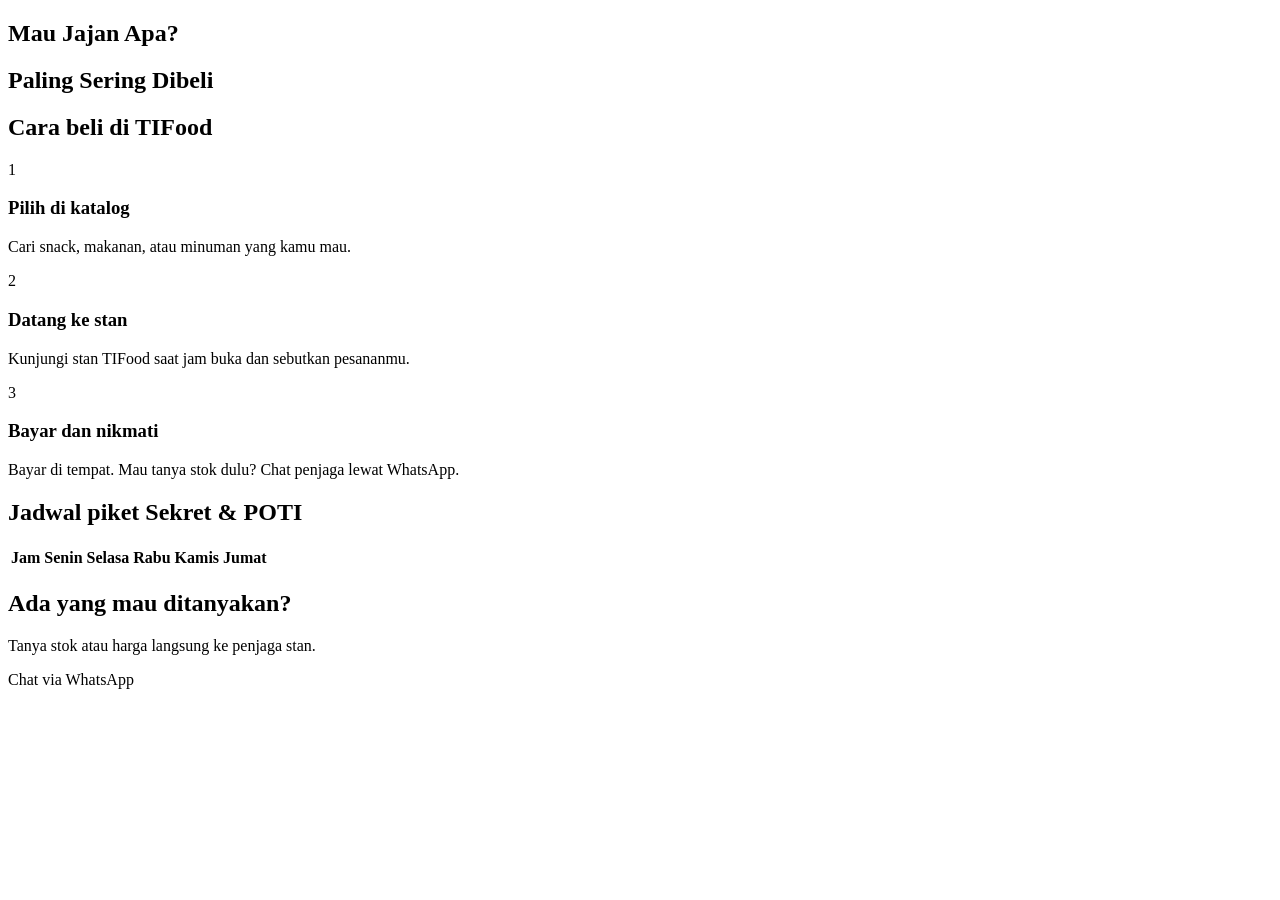
==== index.html @ 5d751375 "feat: add homepage structure" ====
<!DOCTYPE html>
<html lang="en">
<head>
    <meta charset="UTF-8">
    <meta name="viewport" content="width=device-width, initial-scale=1.0">
    <title>Beranda-TIFood</title>
    <link href=""https://fonts.googleapis.com/css2?family=Baloo+2:wght@600;700;800&family=DM+Sans:wght@400;500;700&display=swap" rel="stylesheet">
    <ling rel="stylesheet" href="style.css">
</head>
<body>
    <header class = "topbar" id = "topbar"></header>
    <main>
        <section class = "hero" id = "hero"></section>
        <div class = "ticker"><div class = "ticker-track" id = "ticker"></div>
        <div class = "container">
            <section class = "slider" id = "slider" aria-label = "Banner TIFood"></section>
            <section class = "duty" id = "duty"></section>
            <section class = "section">
                <div class = "section-title">
                    <h2>Mau Jajan Apa?</h2></div>
                <div class = "categories" id = "categories"></div>
            </section>
            
            <section class = "section panel panel-purple">
                <div class = "section-title">
                    <h2>Paling Sering Dibeli</h2></div>
                <div class = "card-grid" id = "favorites"></div>
            </section>

            <section class="section">
                <div class="section-title"><h2>Cara beli di TIFood</h2></div>
                <div class="steps">
                    <div><div class="num">1</div><h3>Pilih di katalog</h3><p>Cari snack, makanan, atau minuman yang kamu mau.</p></div>
                    <div><div class="num">2</div><h3>Datang ke stan</h3><p>Kunjungi stan TIFood saat jam buka dan sebutkan pesananmu.</p></div>
                    <div><div class="num">3</div><h3>Bayar dan nikmati</h3><p>Bayar di tempat. Mau tanya stok dulu? Chat penjaga lewat WhatsApp.</p></div>
                </div>
            </section>

            <section class="section panel panel-mint">
                <div class="section-title"><h2>Jadwal piket Sekret &amp; POTI</h2></div>
                <div class="table-box"><div class="table-scroll">
                    <table class="schedule">
                        <colgroup><col class="hour-col"><col><col><col><col><col></colgroup>
                        <thead><tr><th>Jam</th><th>Senin</th><th>Selasa</th><th>Rabu</th><th>Kamis</th><th>Jumat</th></tr></thead>
                        <tbody id="schedule-body"></tbody>
                    </table>
                </div></div>
            </section>
      
            <section class="cta">
                <div>
                    <h2>Ada yang mau ditanyakan?</h2>
                    <p>Tanya stok atau harga langsung ke penjaga stan.</p></div>
                <a class="btn" id="whatsapp-button" target="_blank" rel="noopener">Chat via WhatsApp</a>
            </section>
        </div>
    </main>

    <footer class="footer" id="footer"></footer>

    <script src="js/data.js"></script>
    <script src="js/helpers.js"></script>
    <script src="js/layout.js"></script>
    <script src="js/shop-status.js"></script>
    <script src="js/slider.js"></script>
    <script src="js/home.js"></script>
</body>
</html>
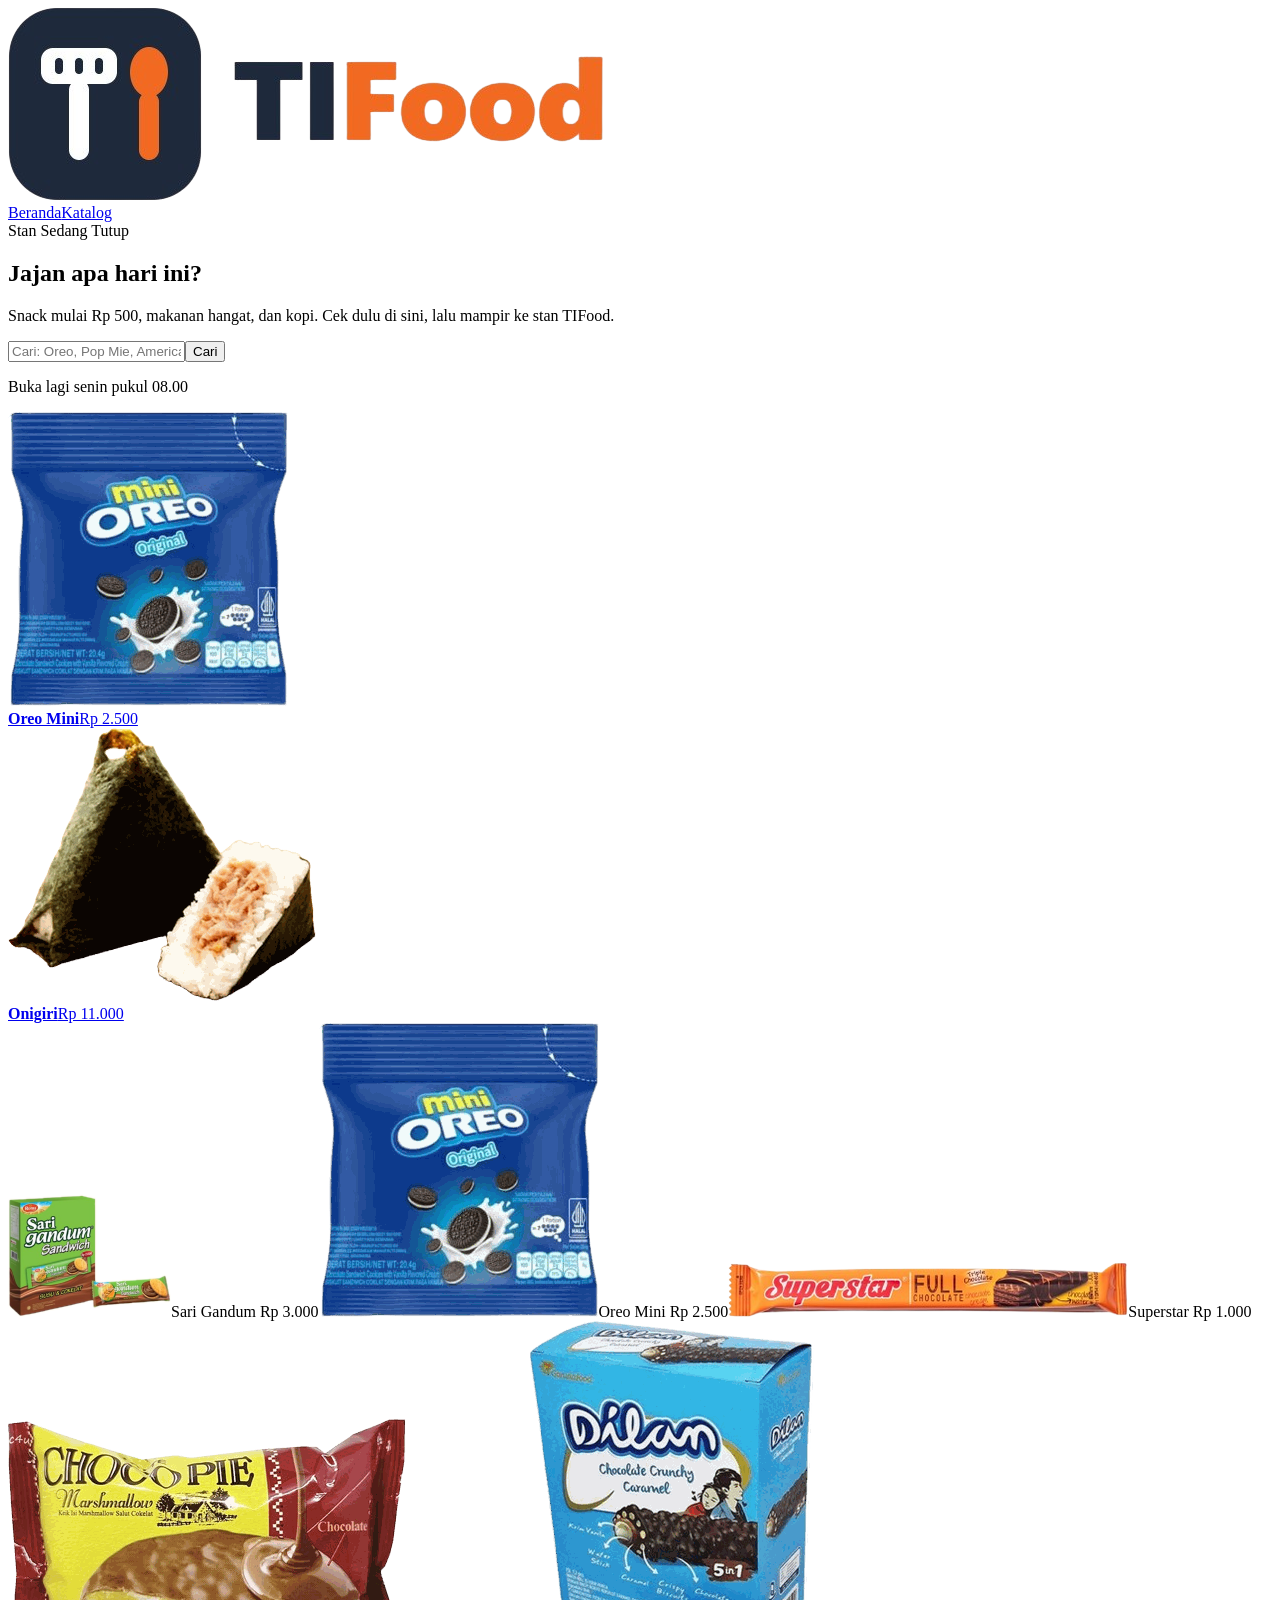
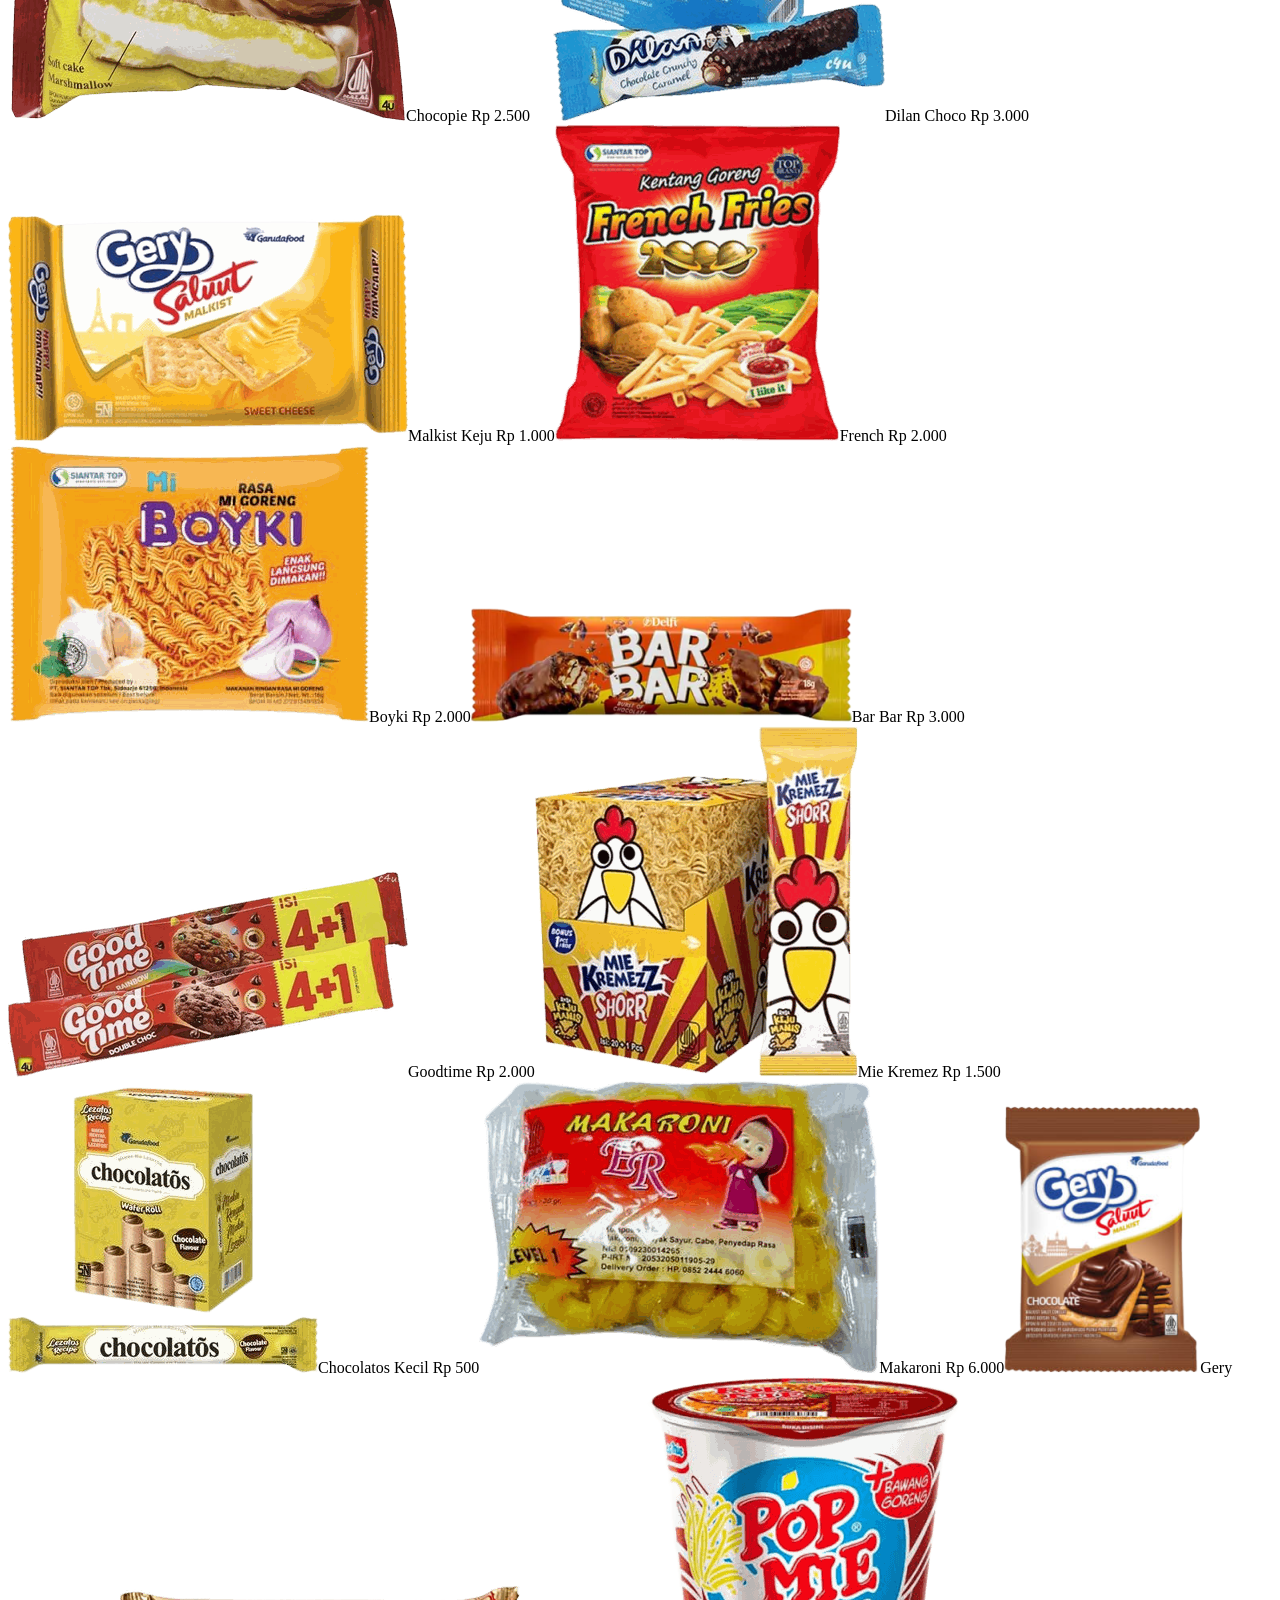
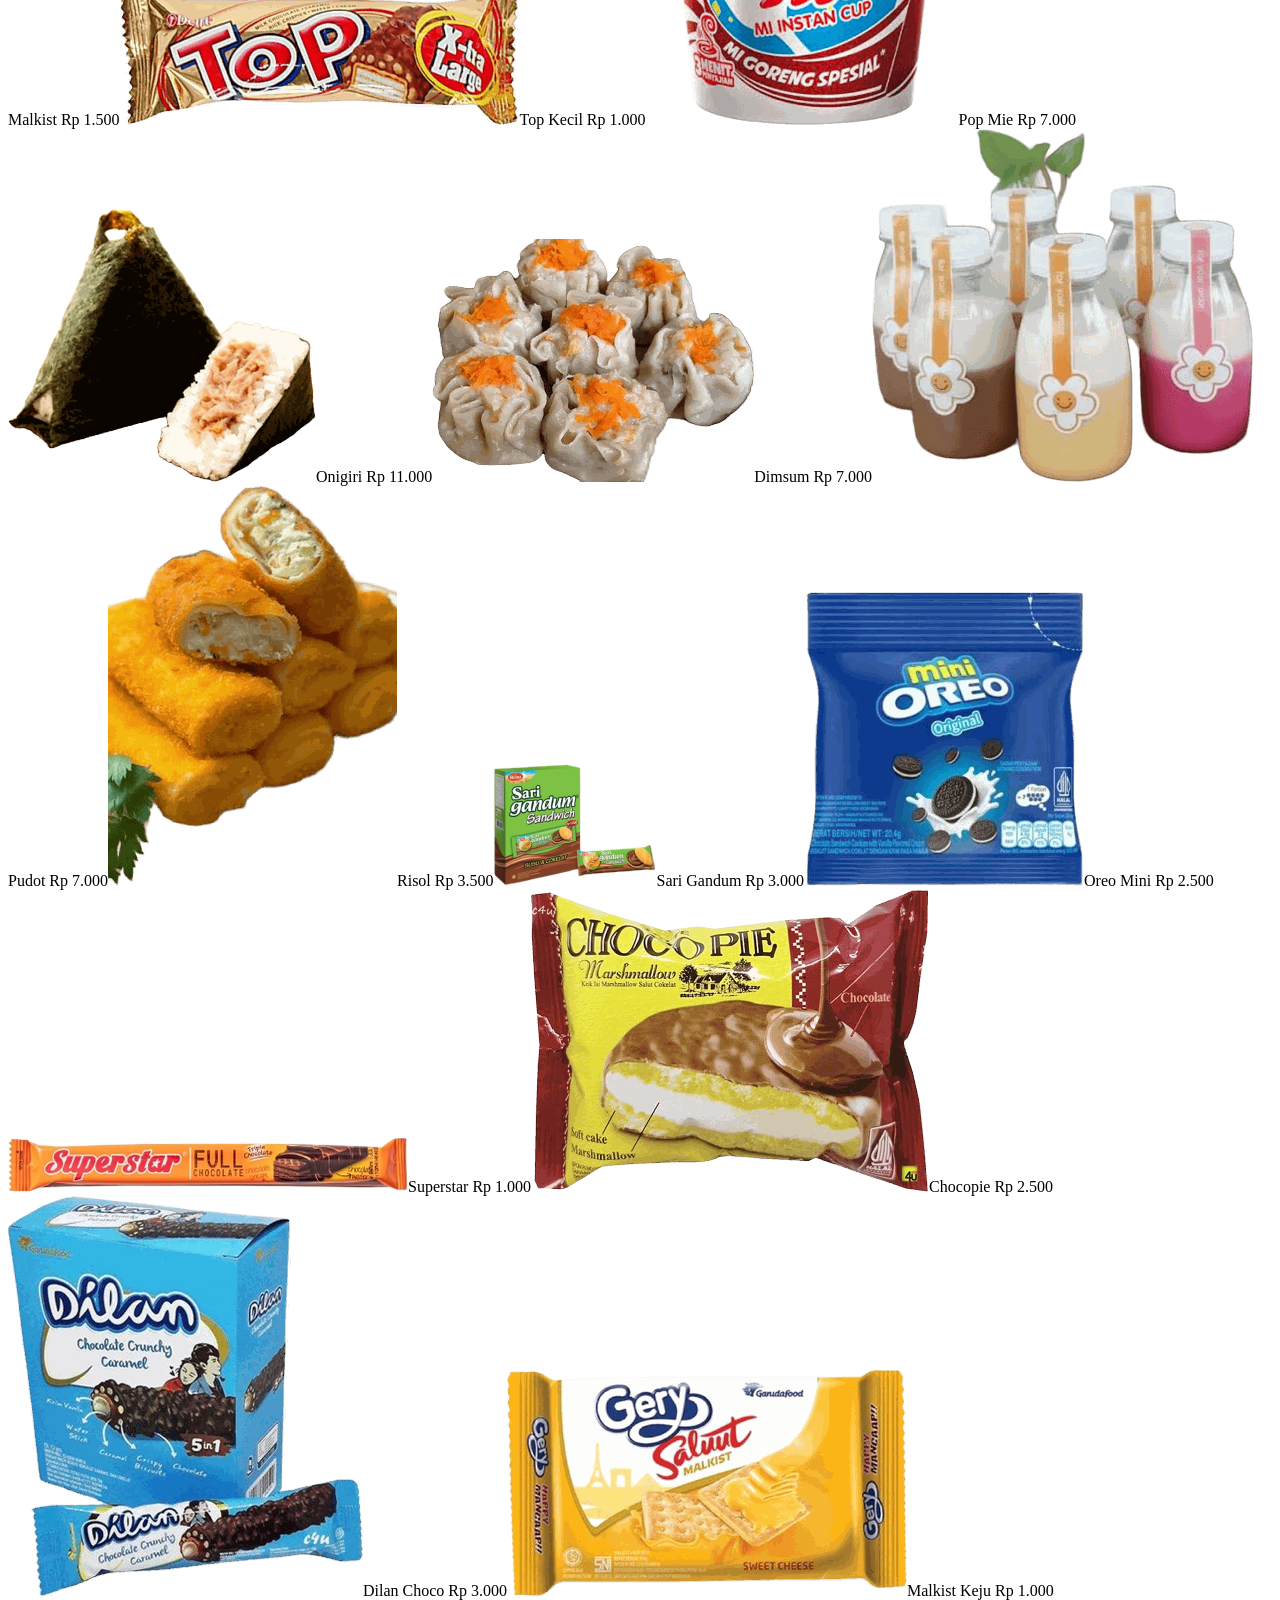
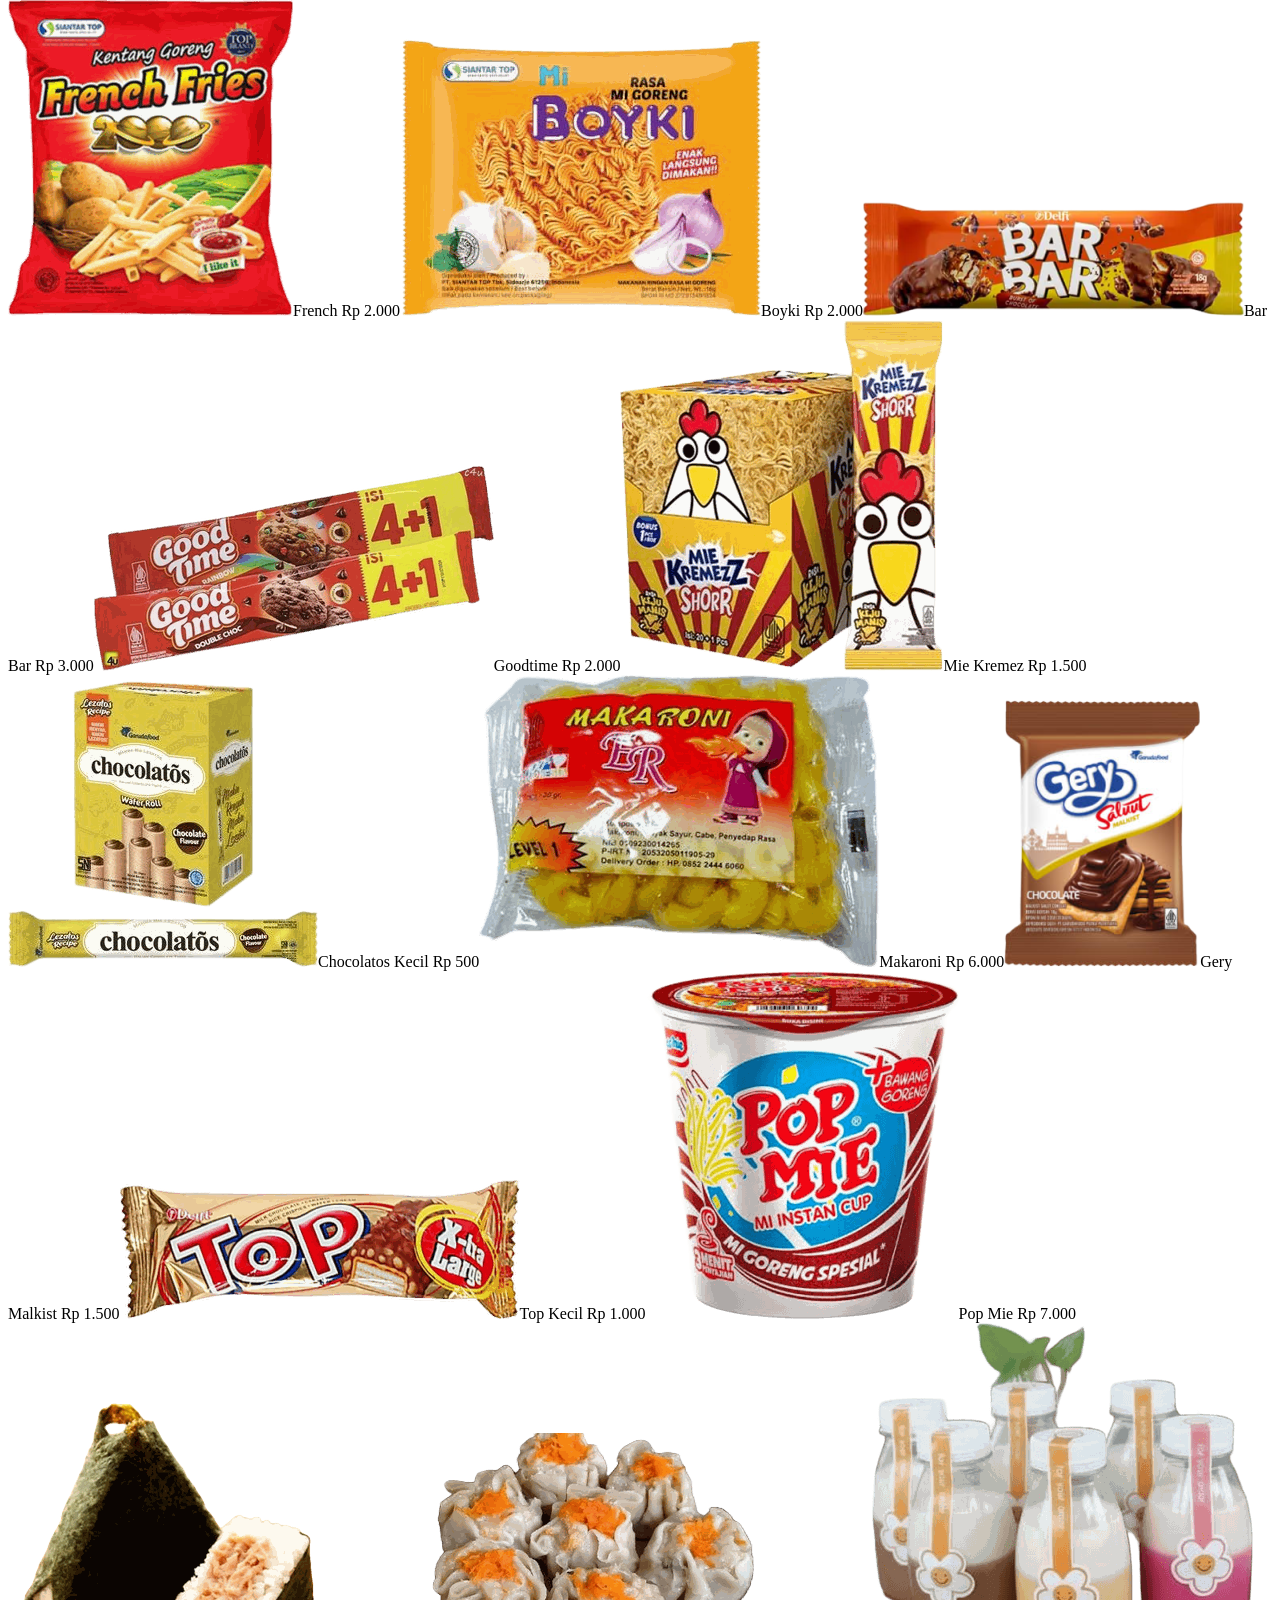
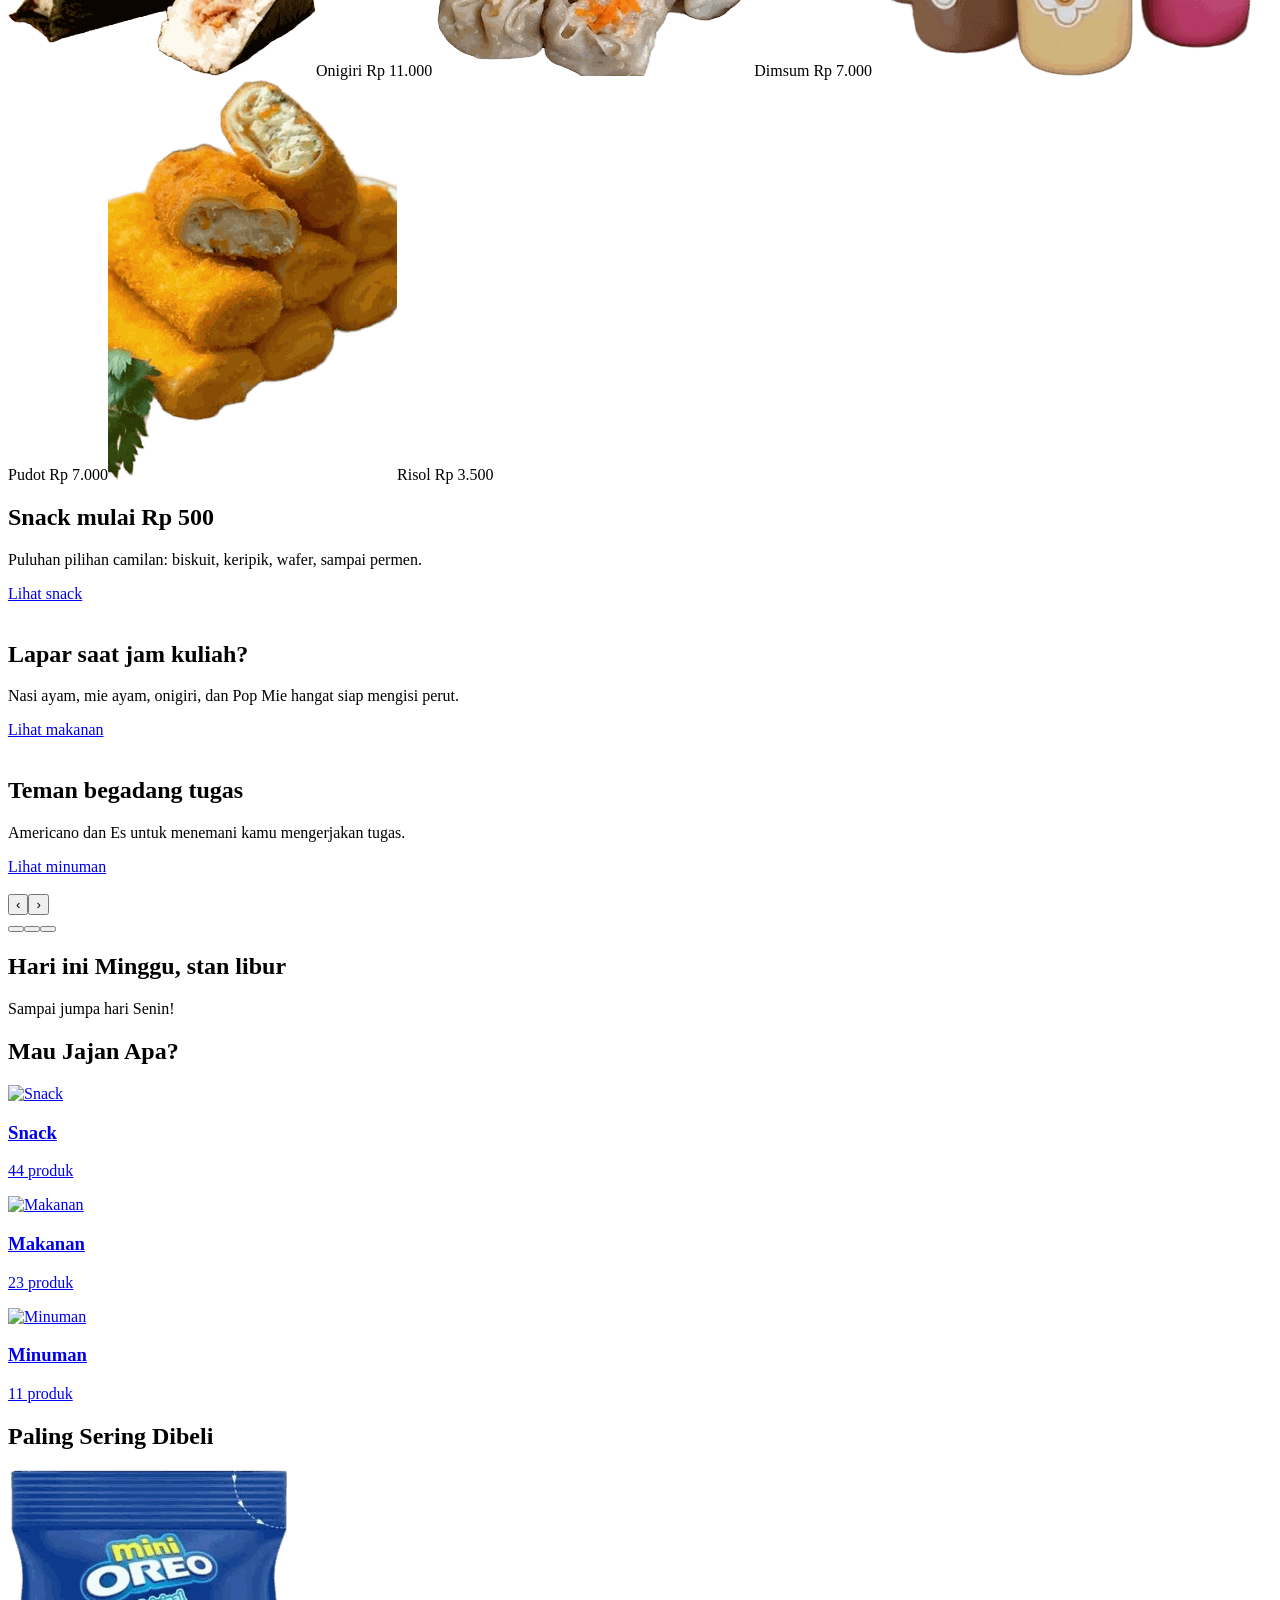
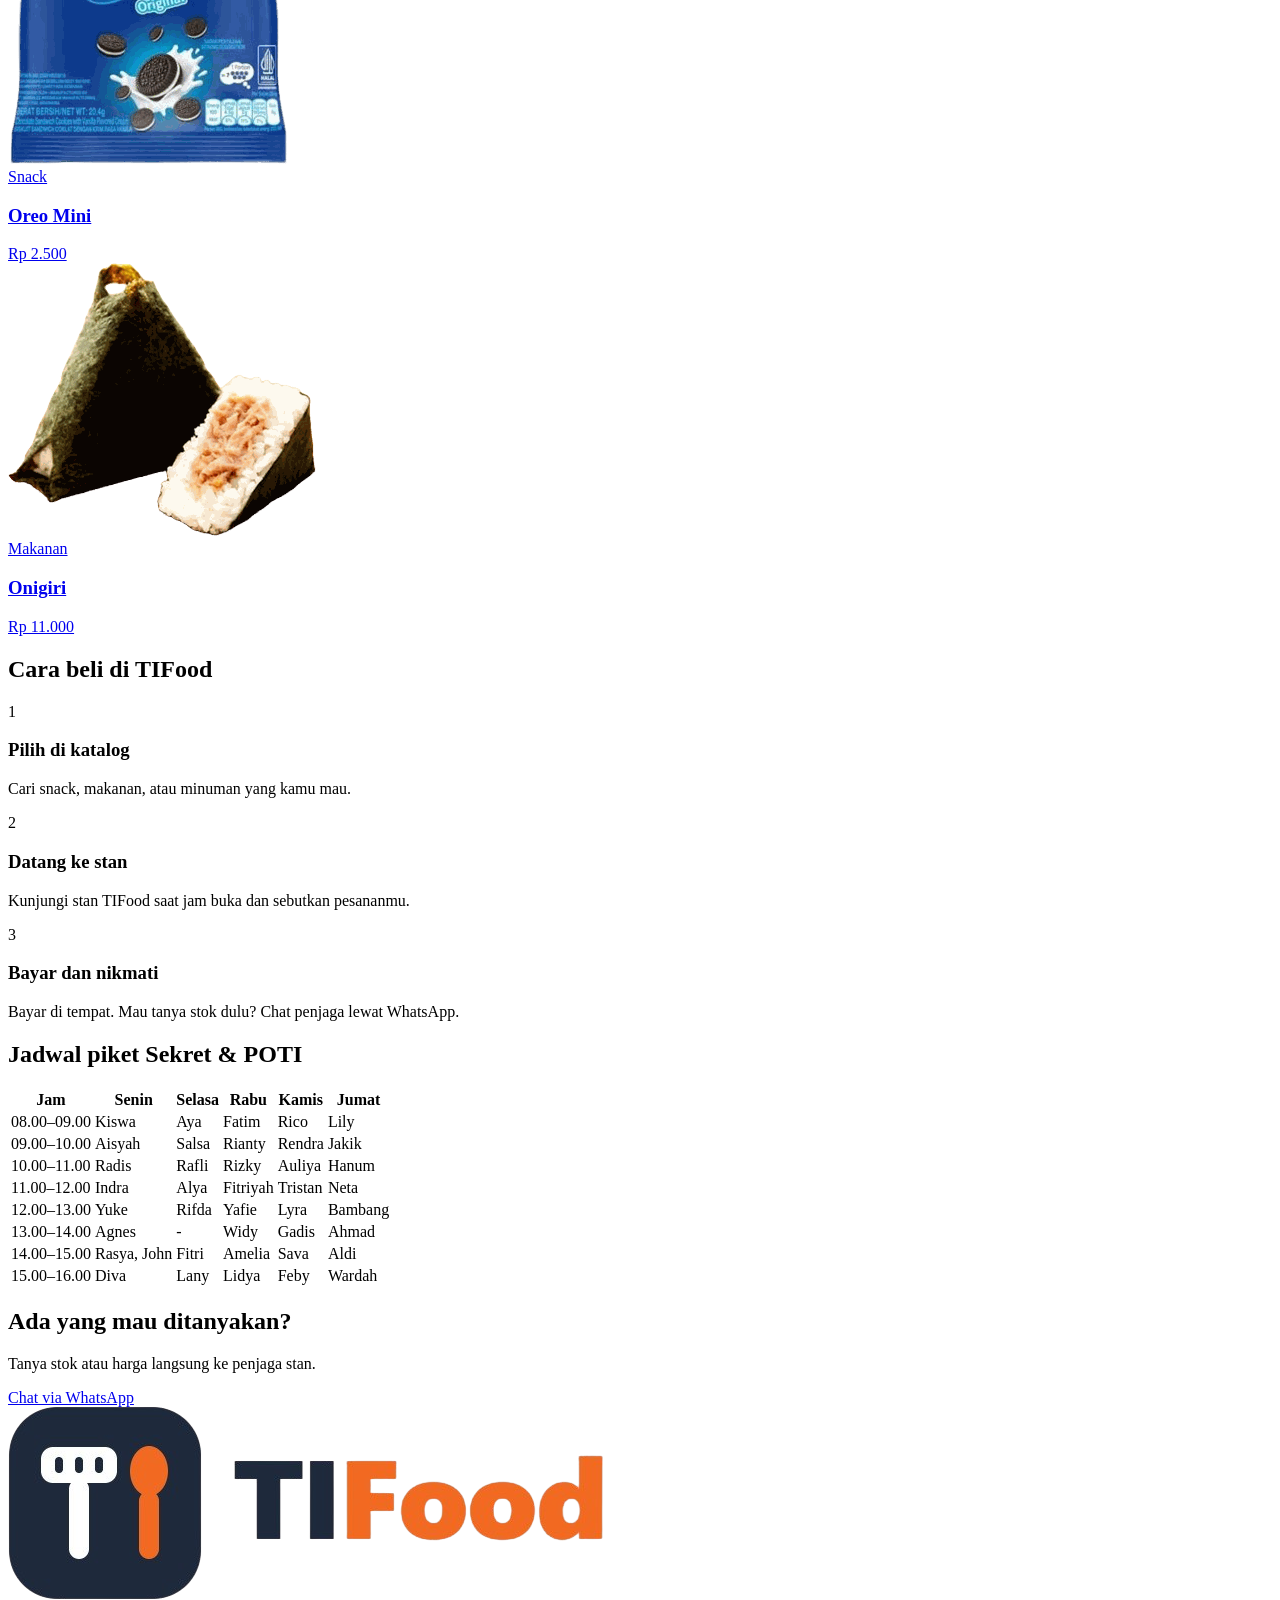
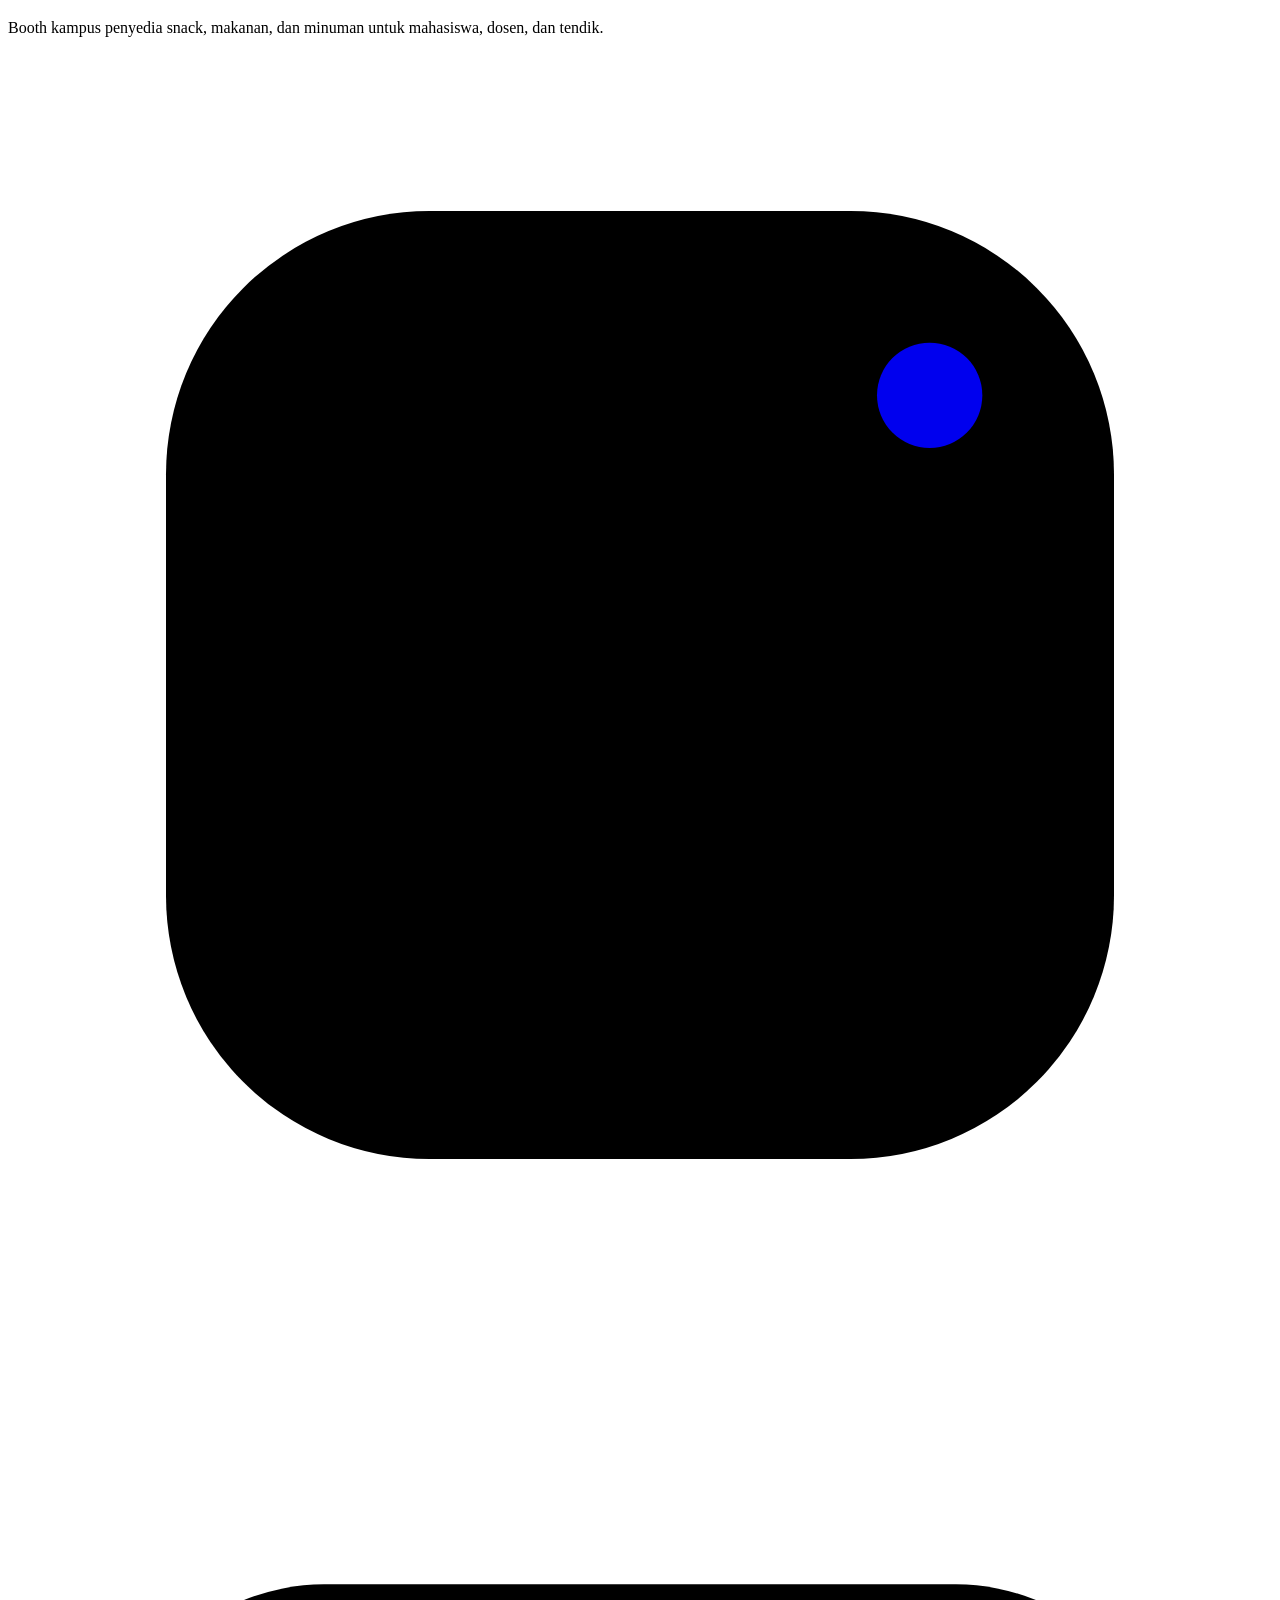
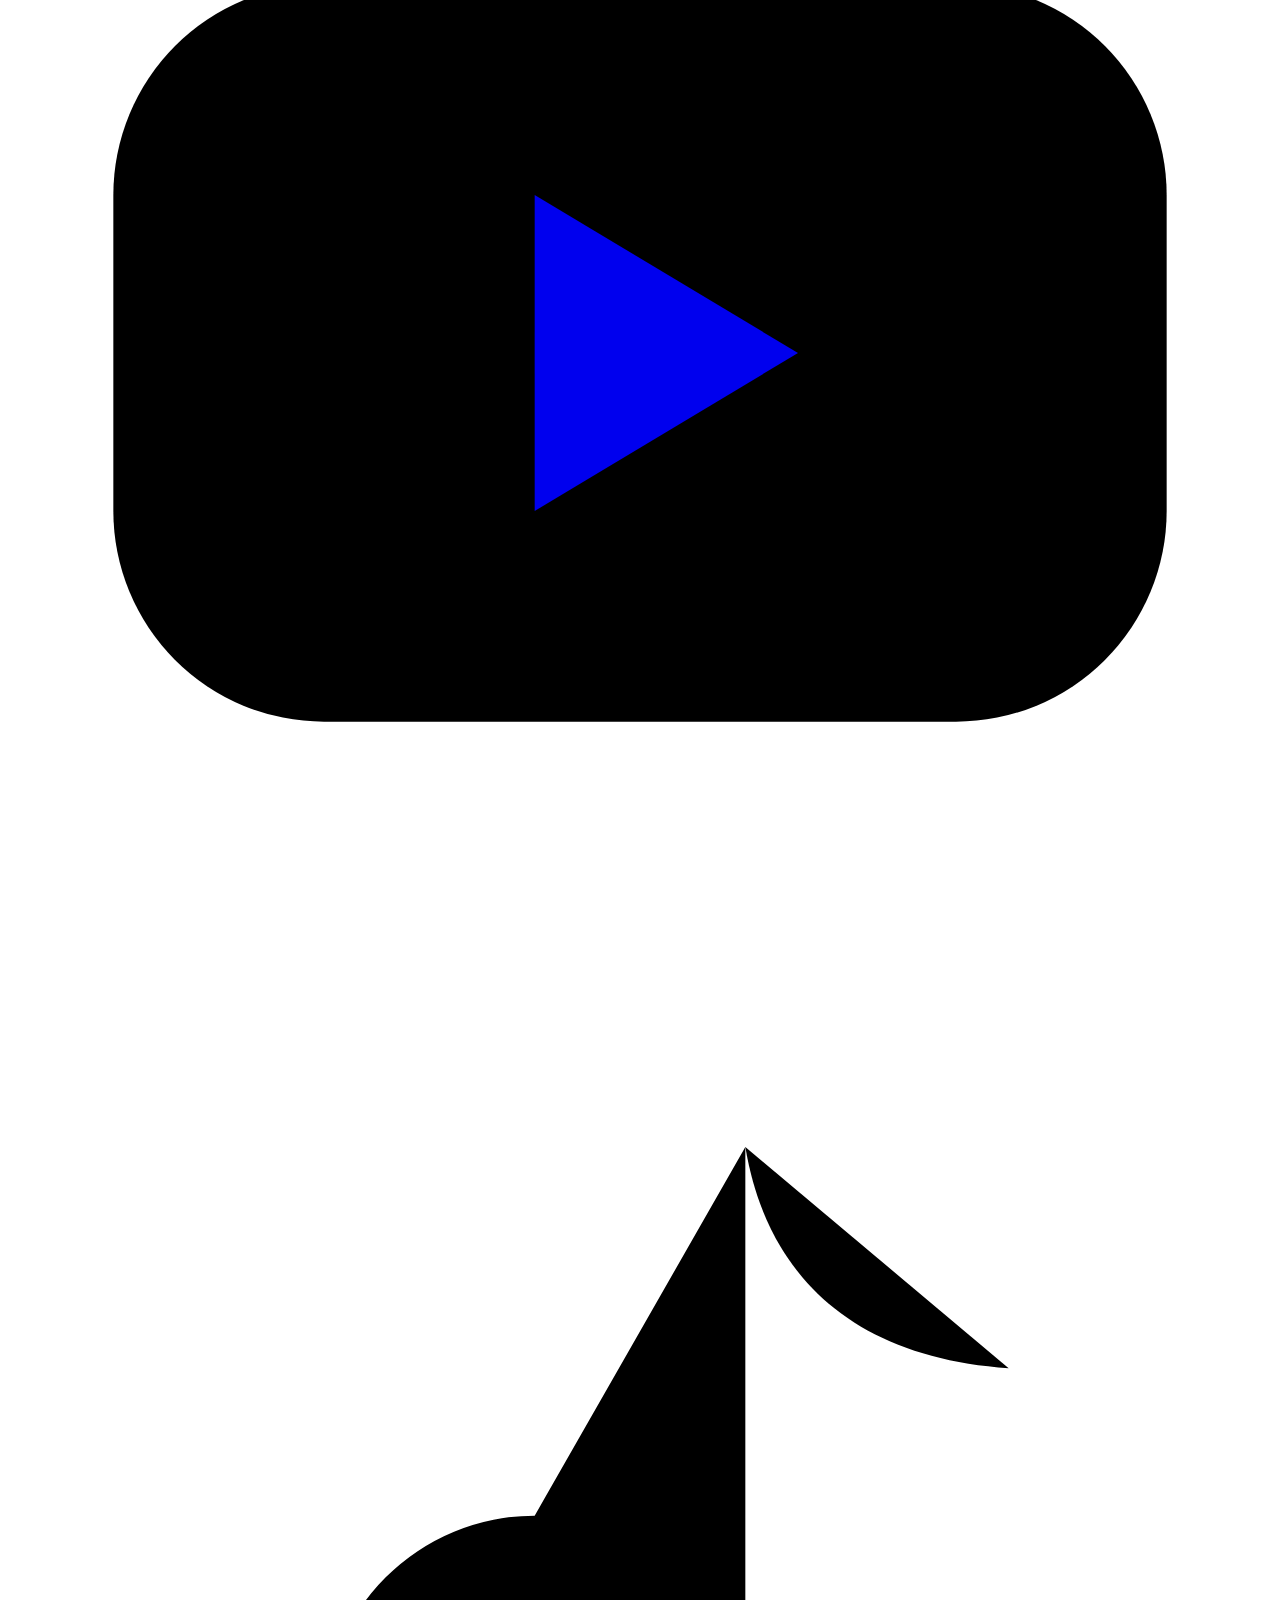
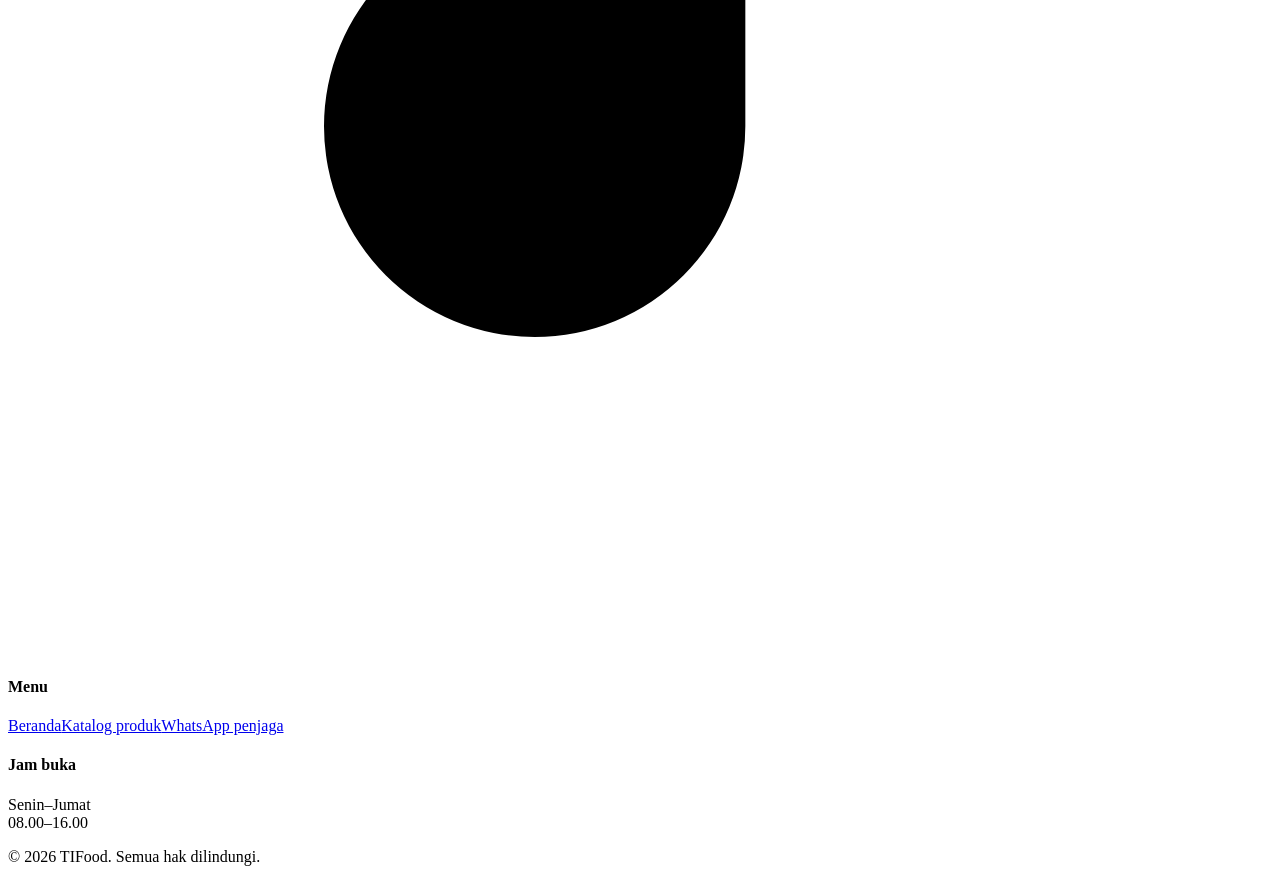
==== commit 30bc3a24: "feat: add layout, page render, and reveal scripts across pages" ====
--- a/index.html
+++ b/index.html
@@ -64,5 +64,6 @@
     <script src="js/shop-status.js"></script>
     <script src="js/slider.js"></script>
     <script src="js/home.js"></script>
+    <script>renderLayout("home"); renderHome(); setupReveal(".slider, .duty, .section, .cta");</script>
 </body>
 </html>
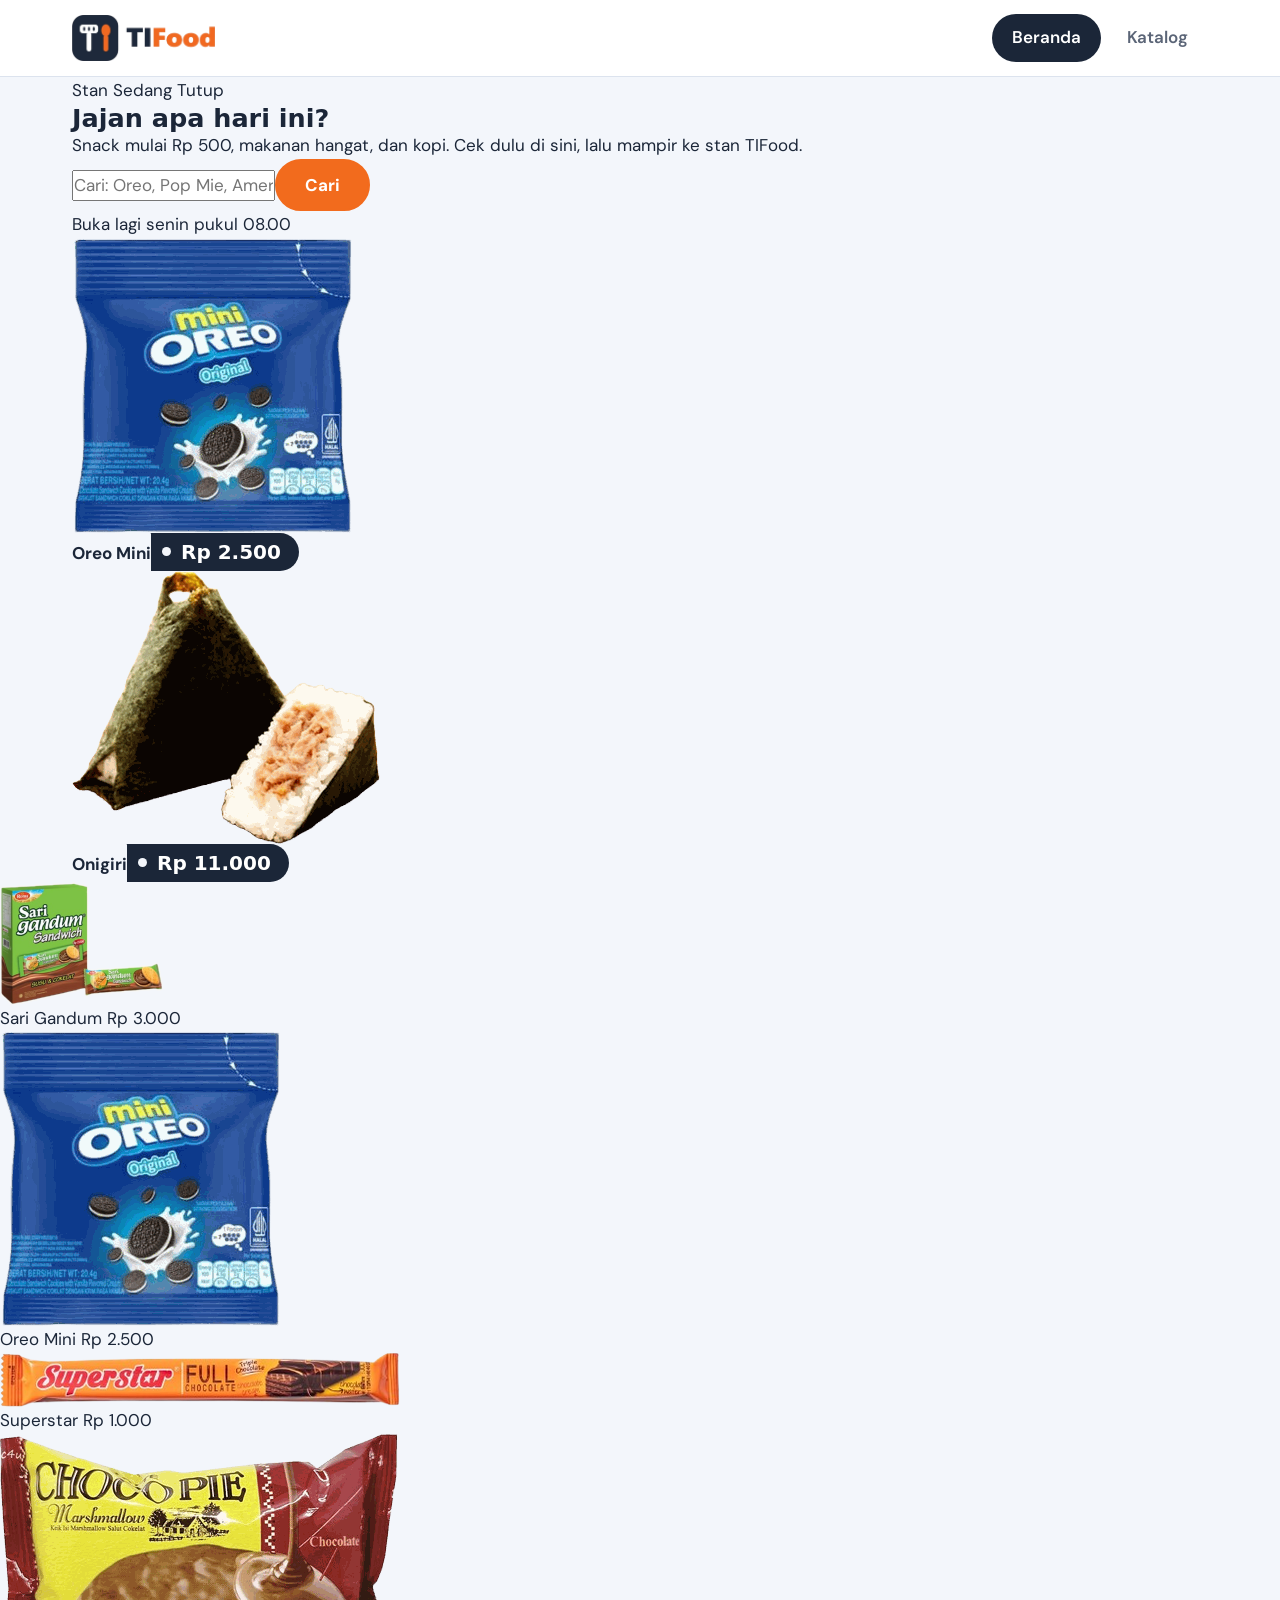
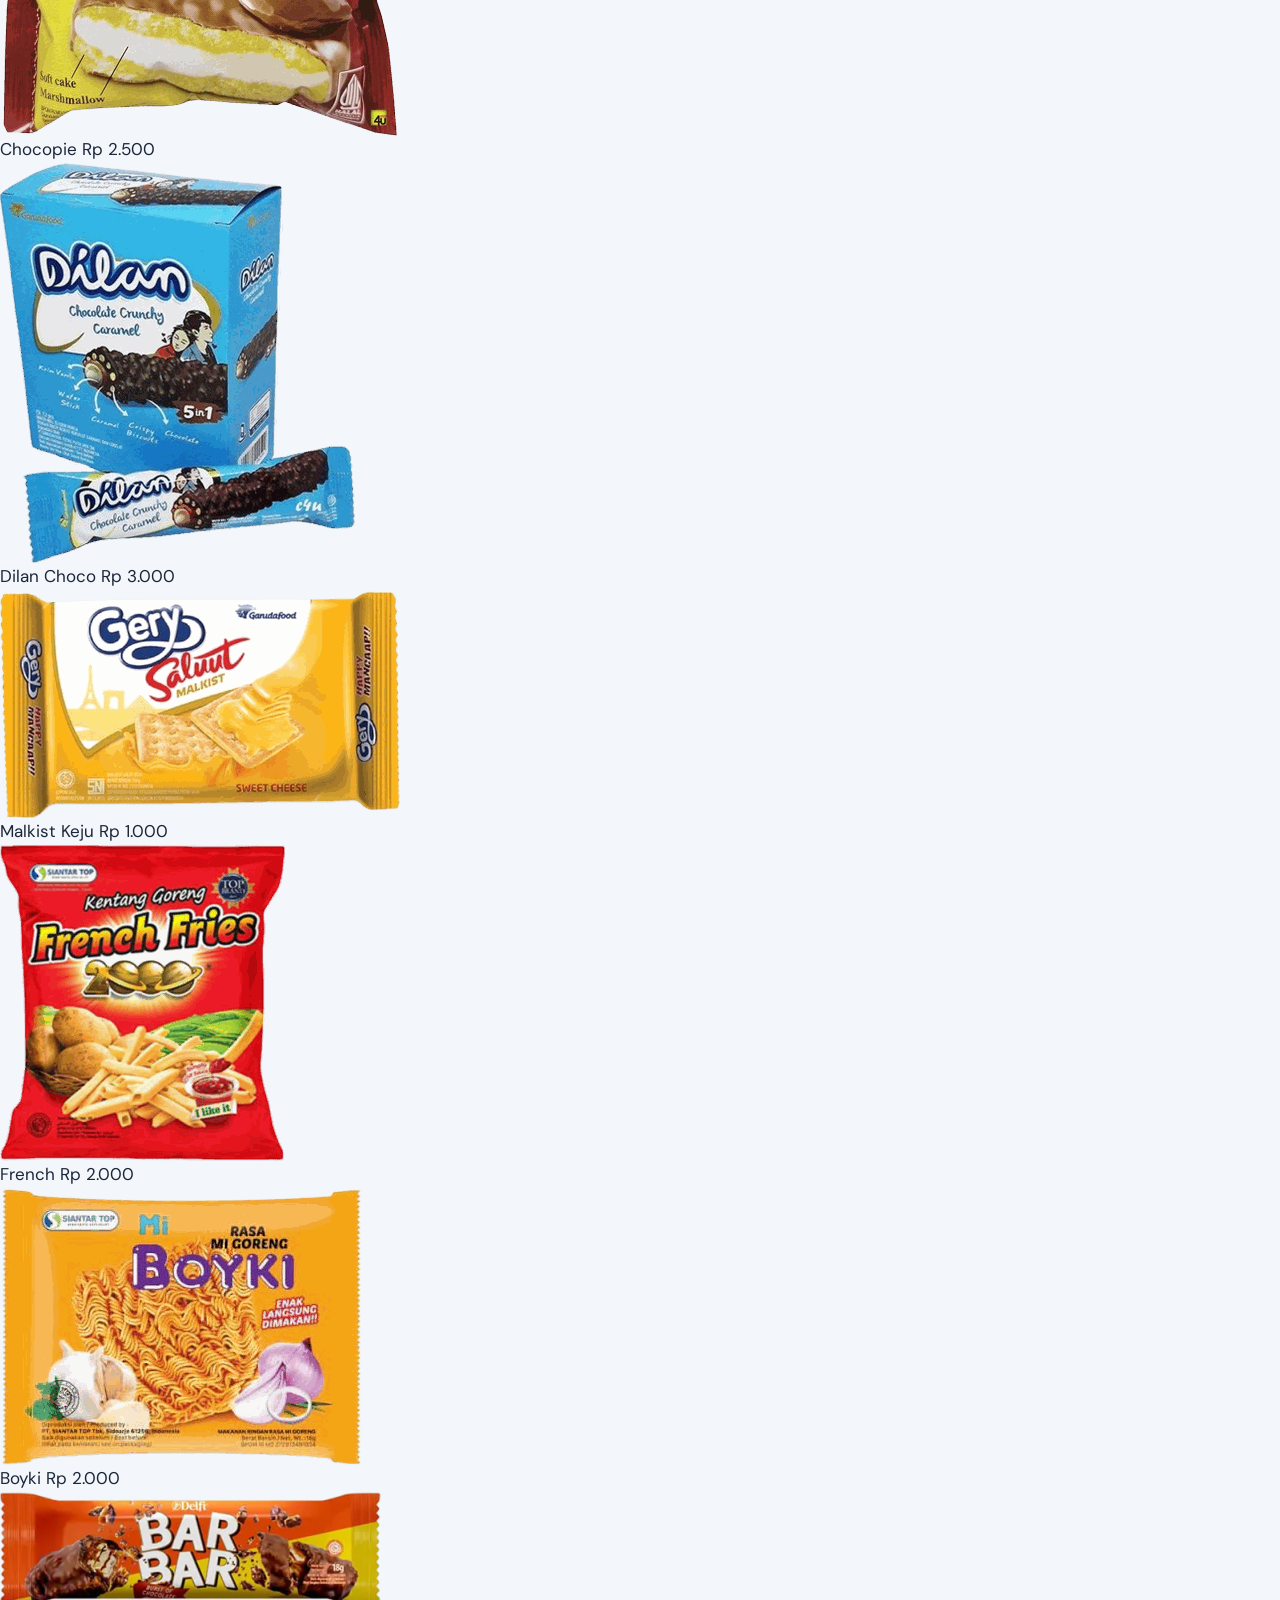
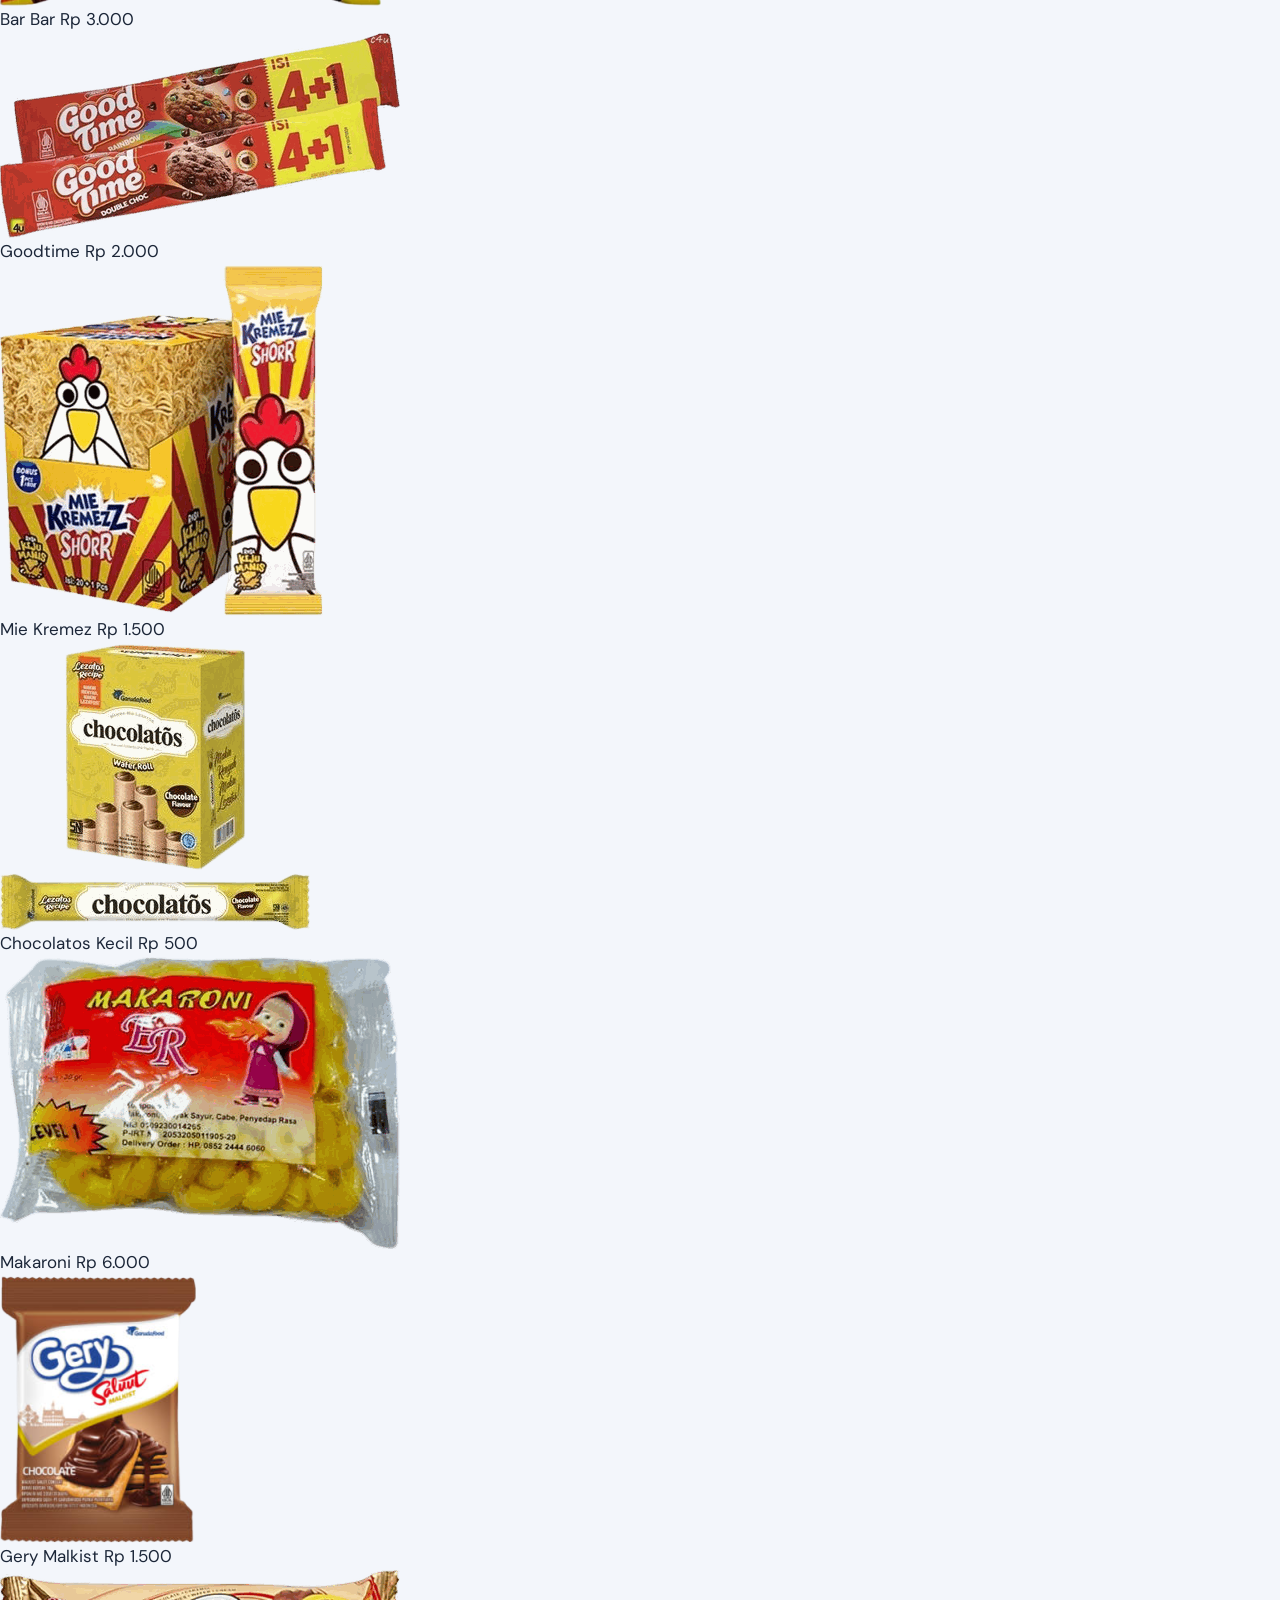
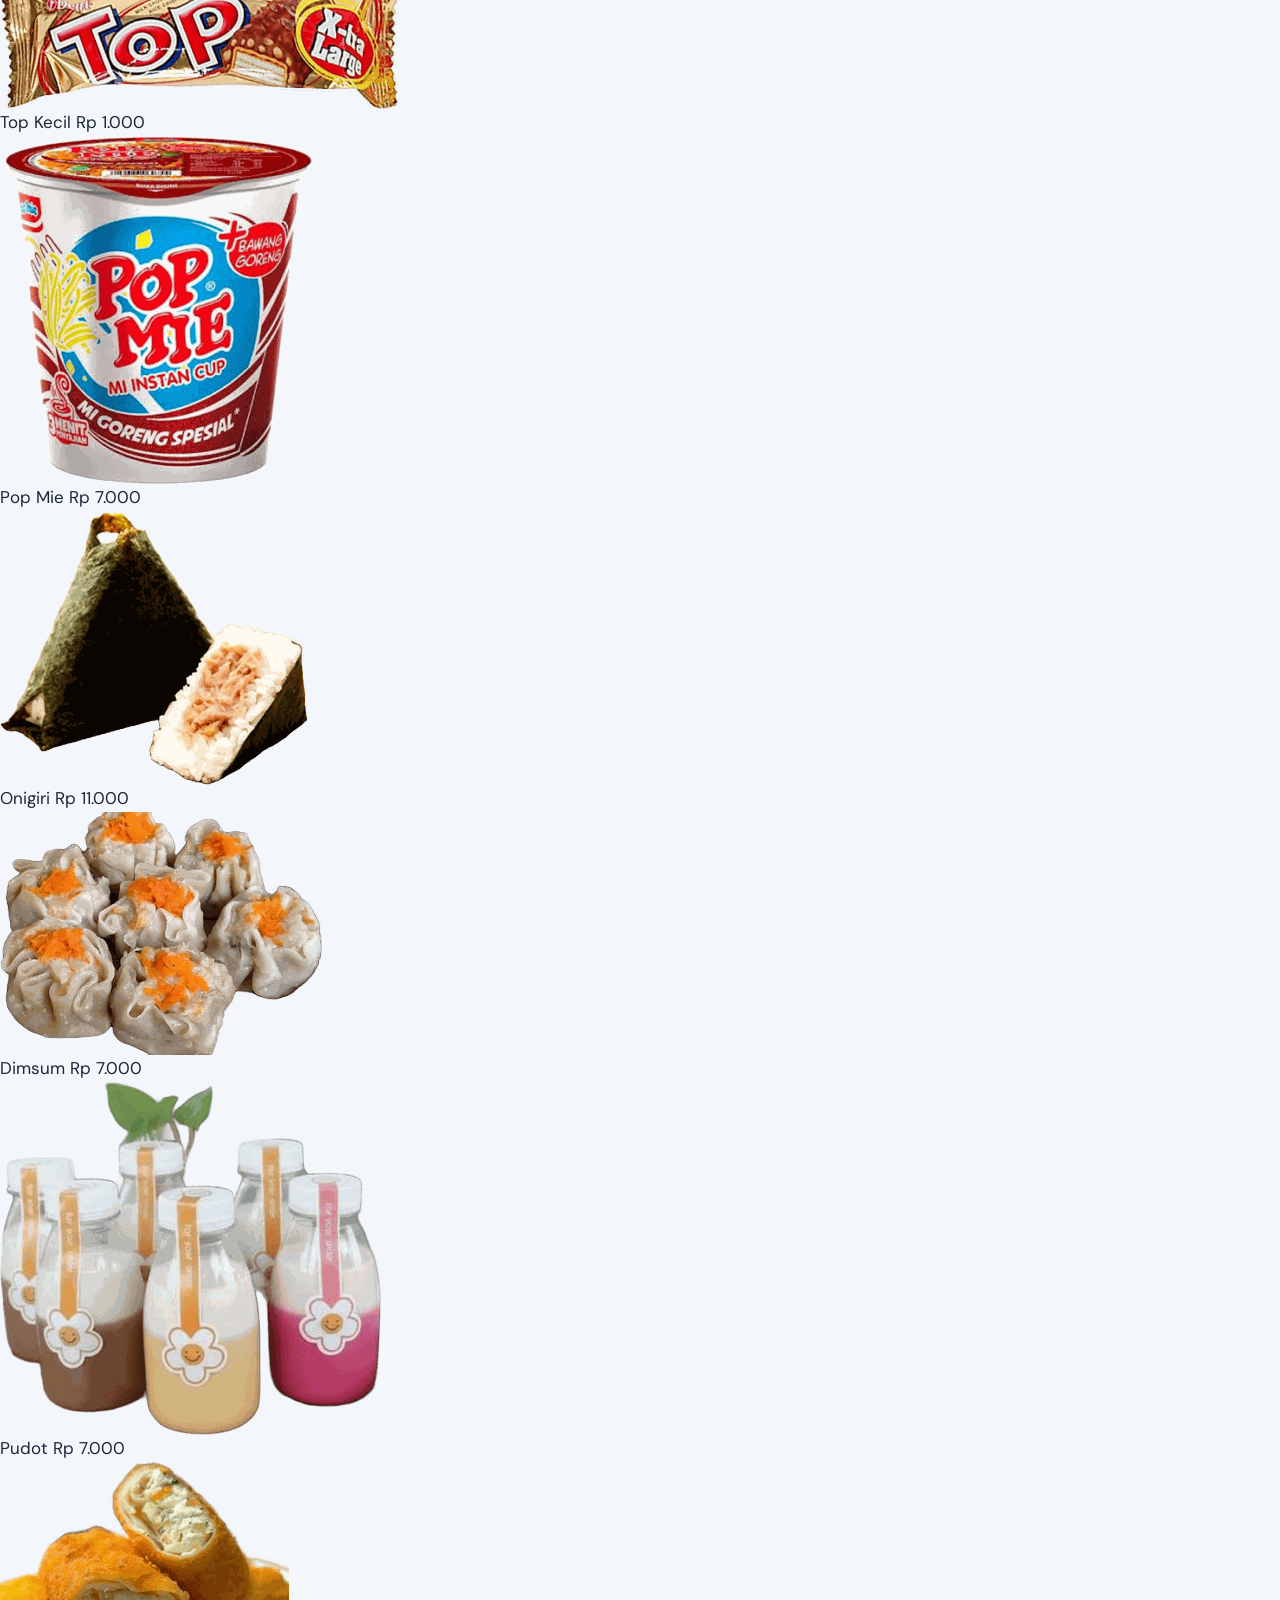
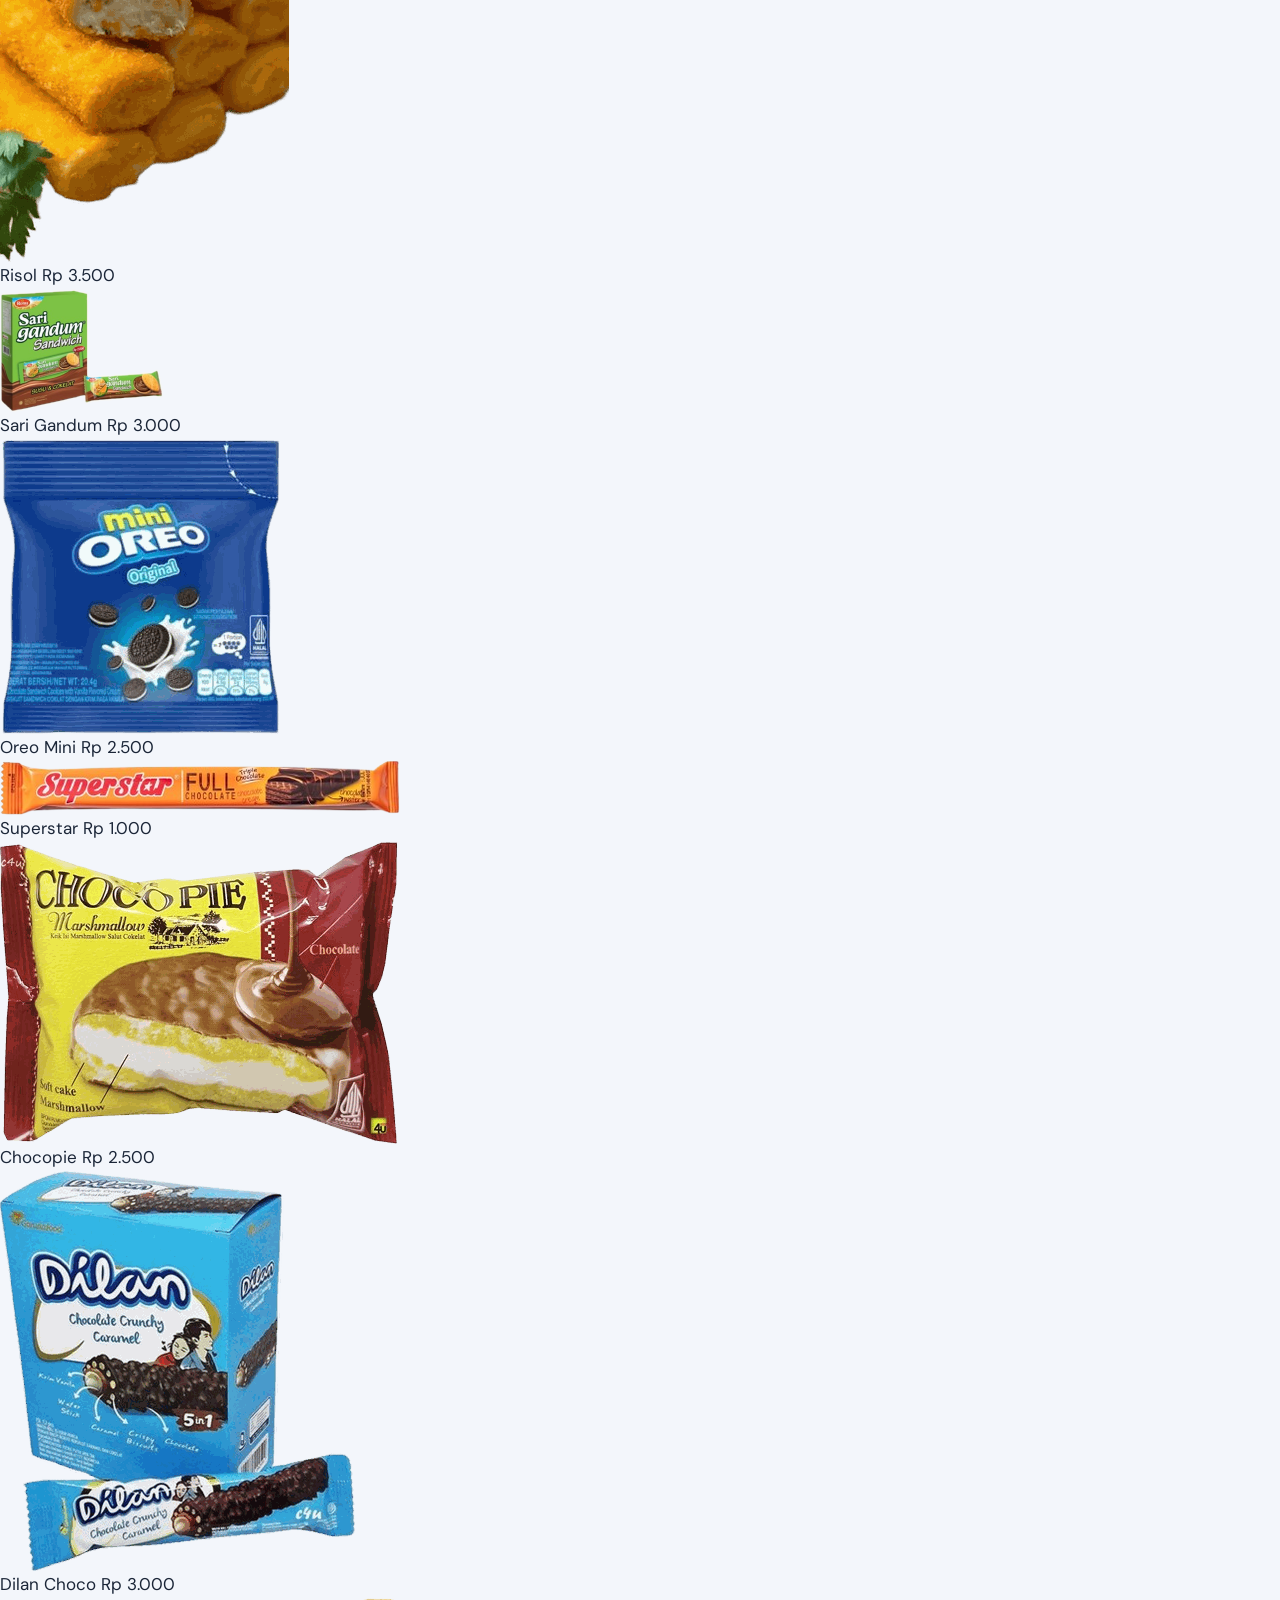
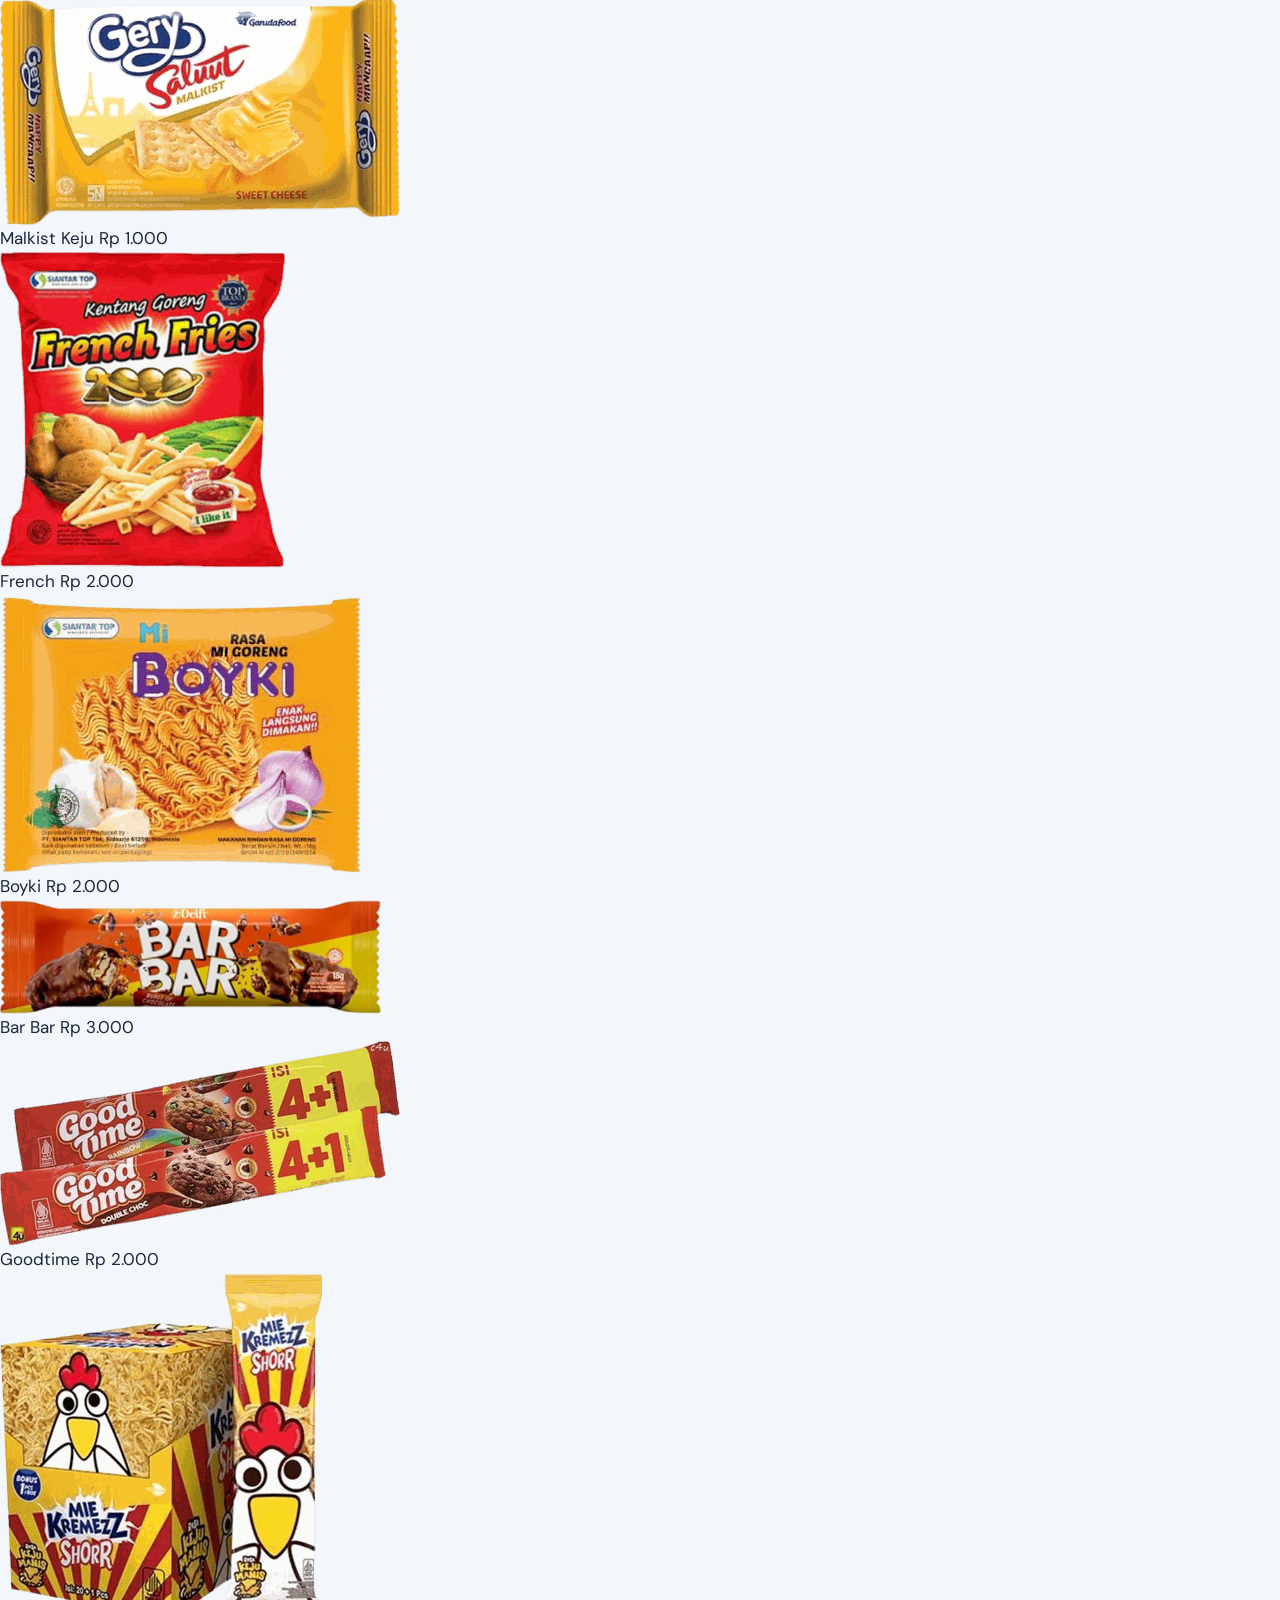
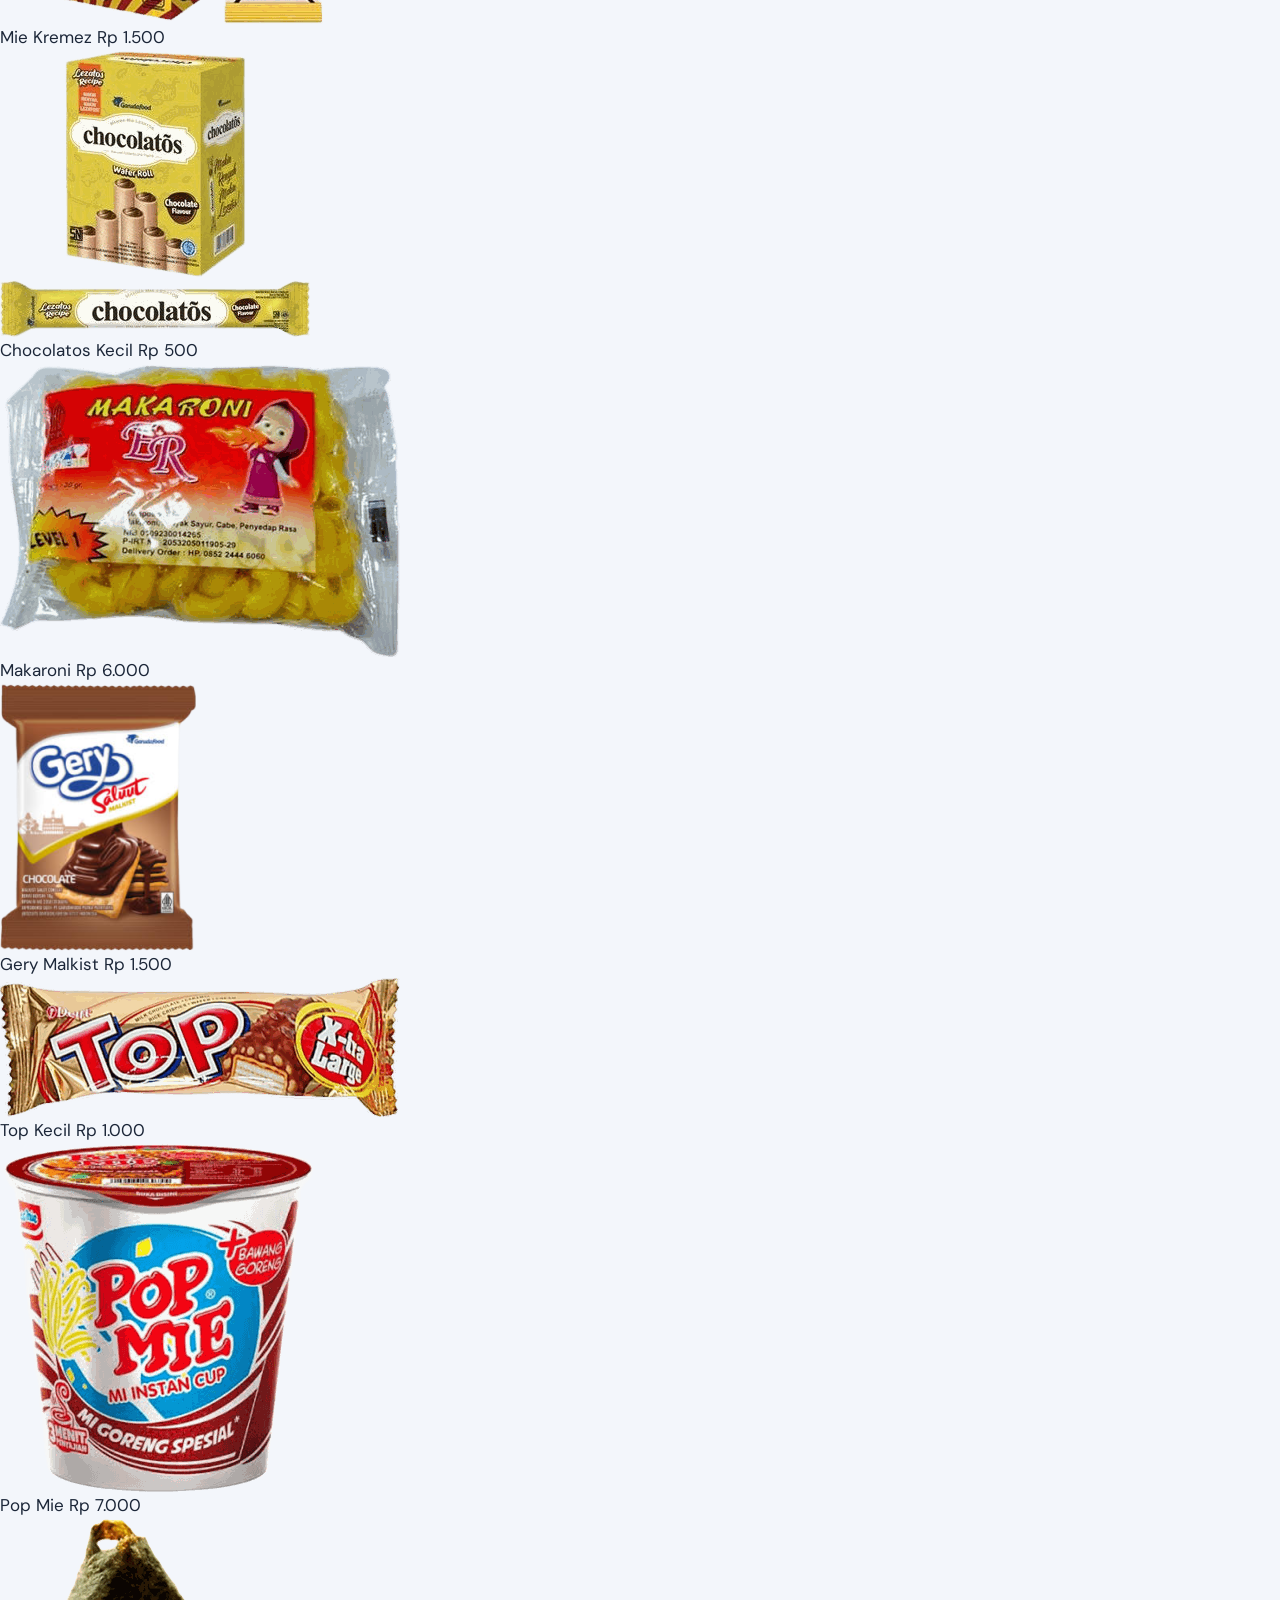
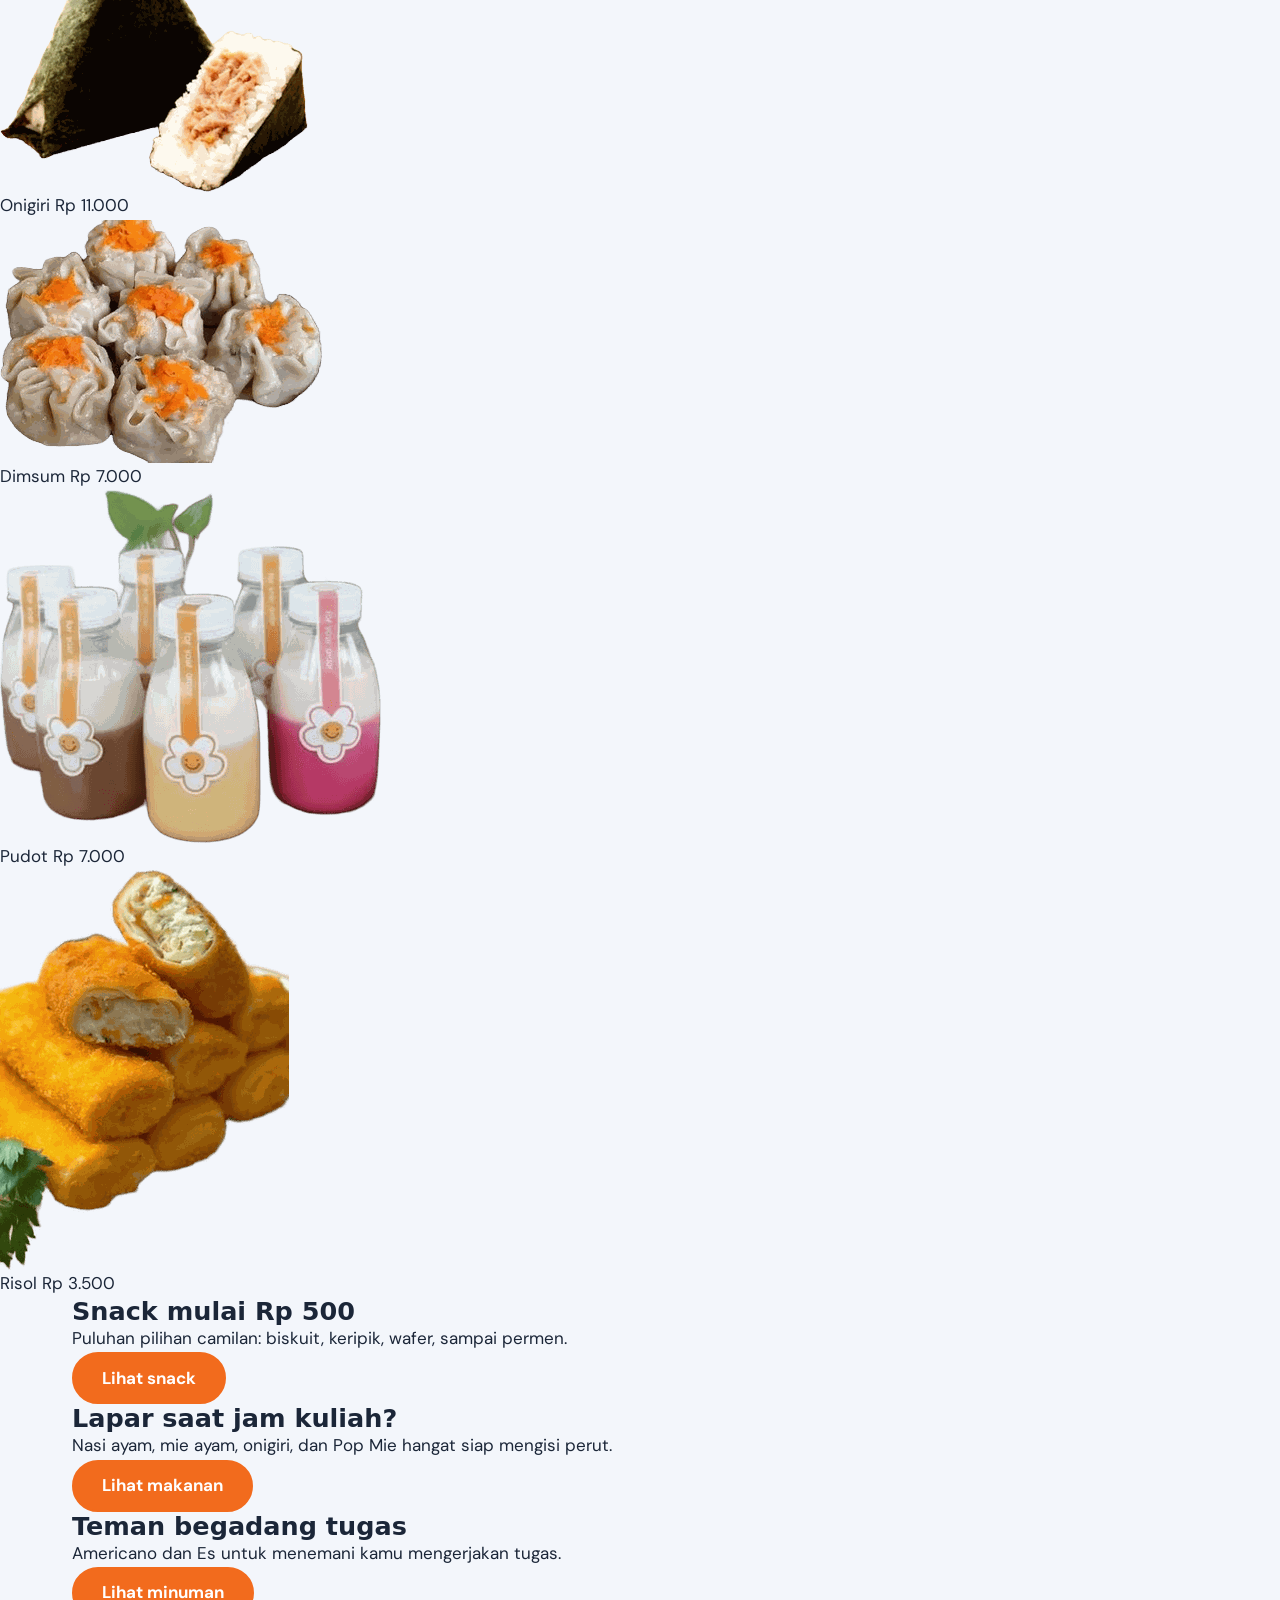
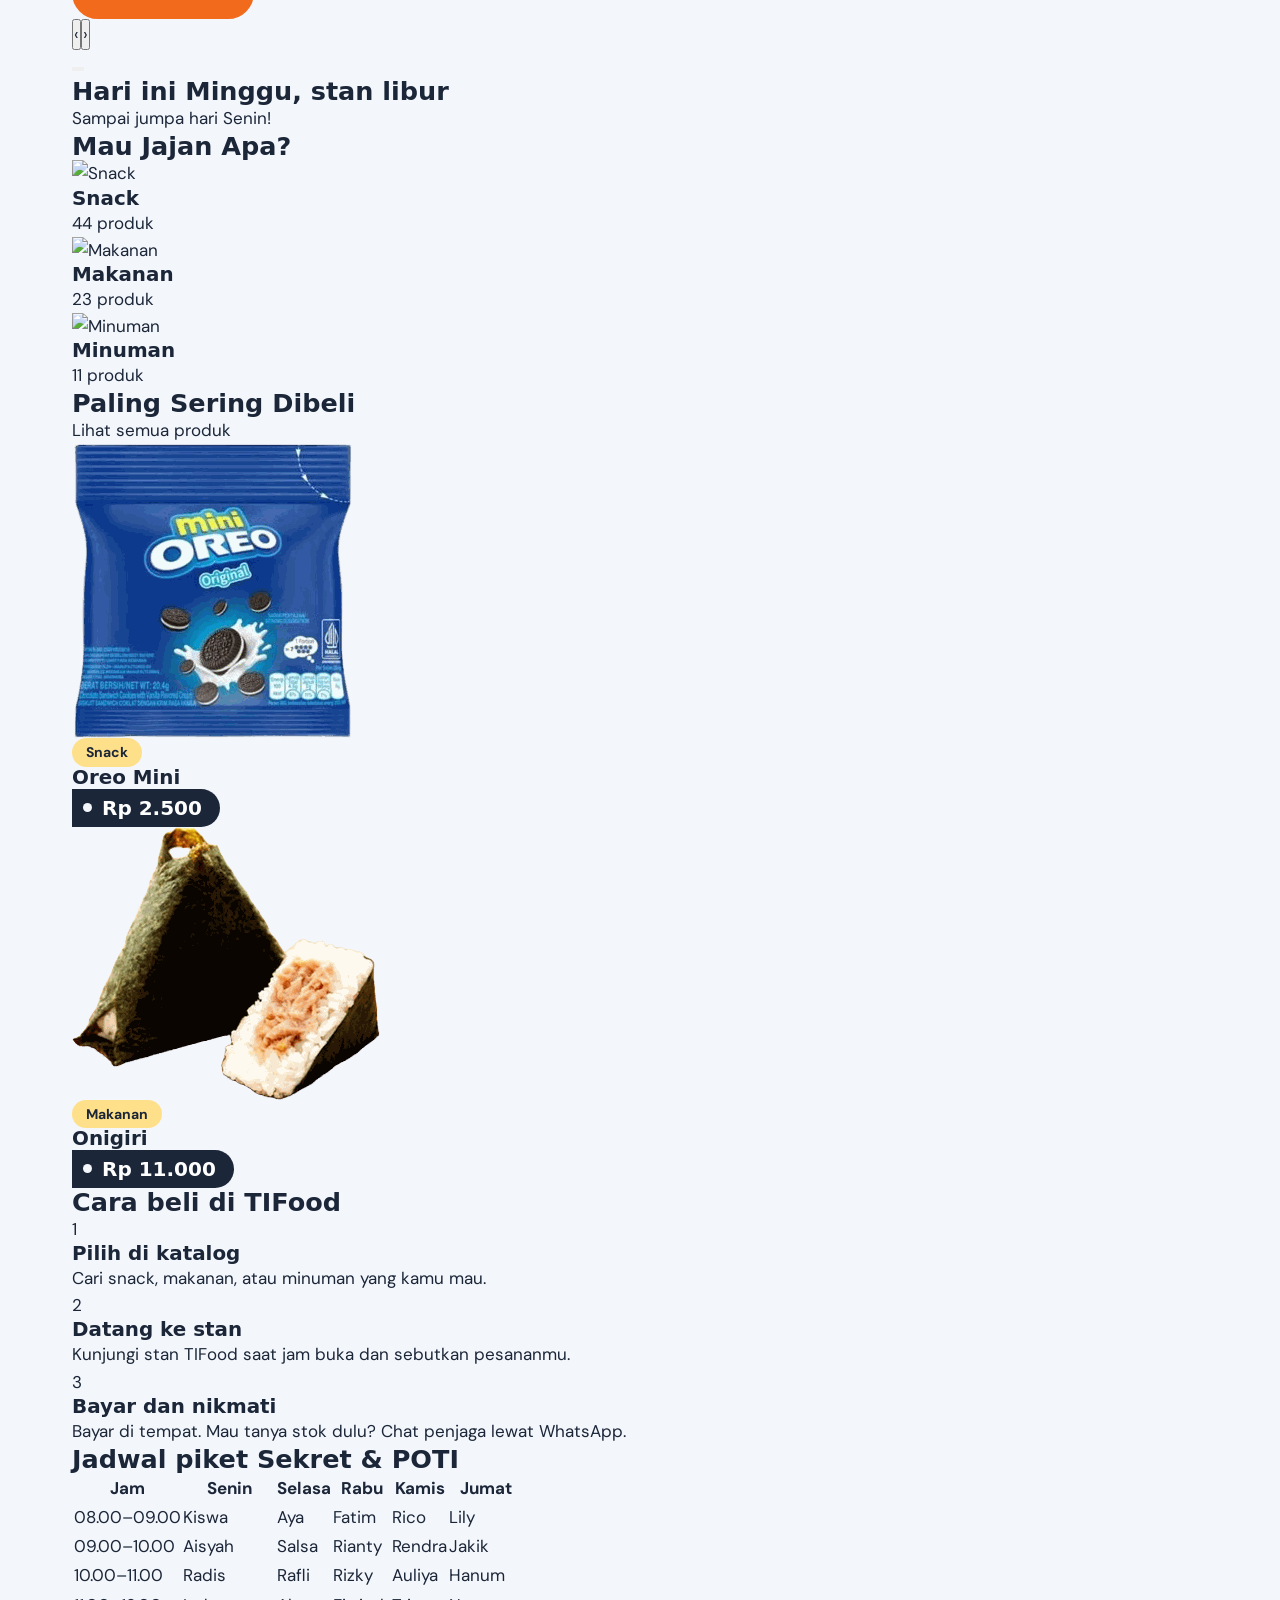
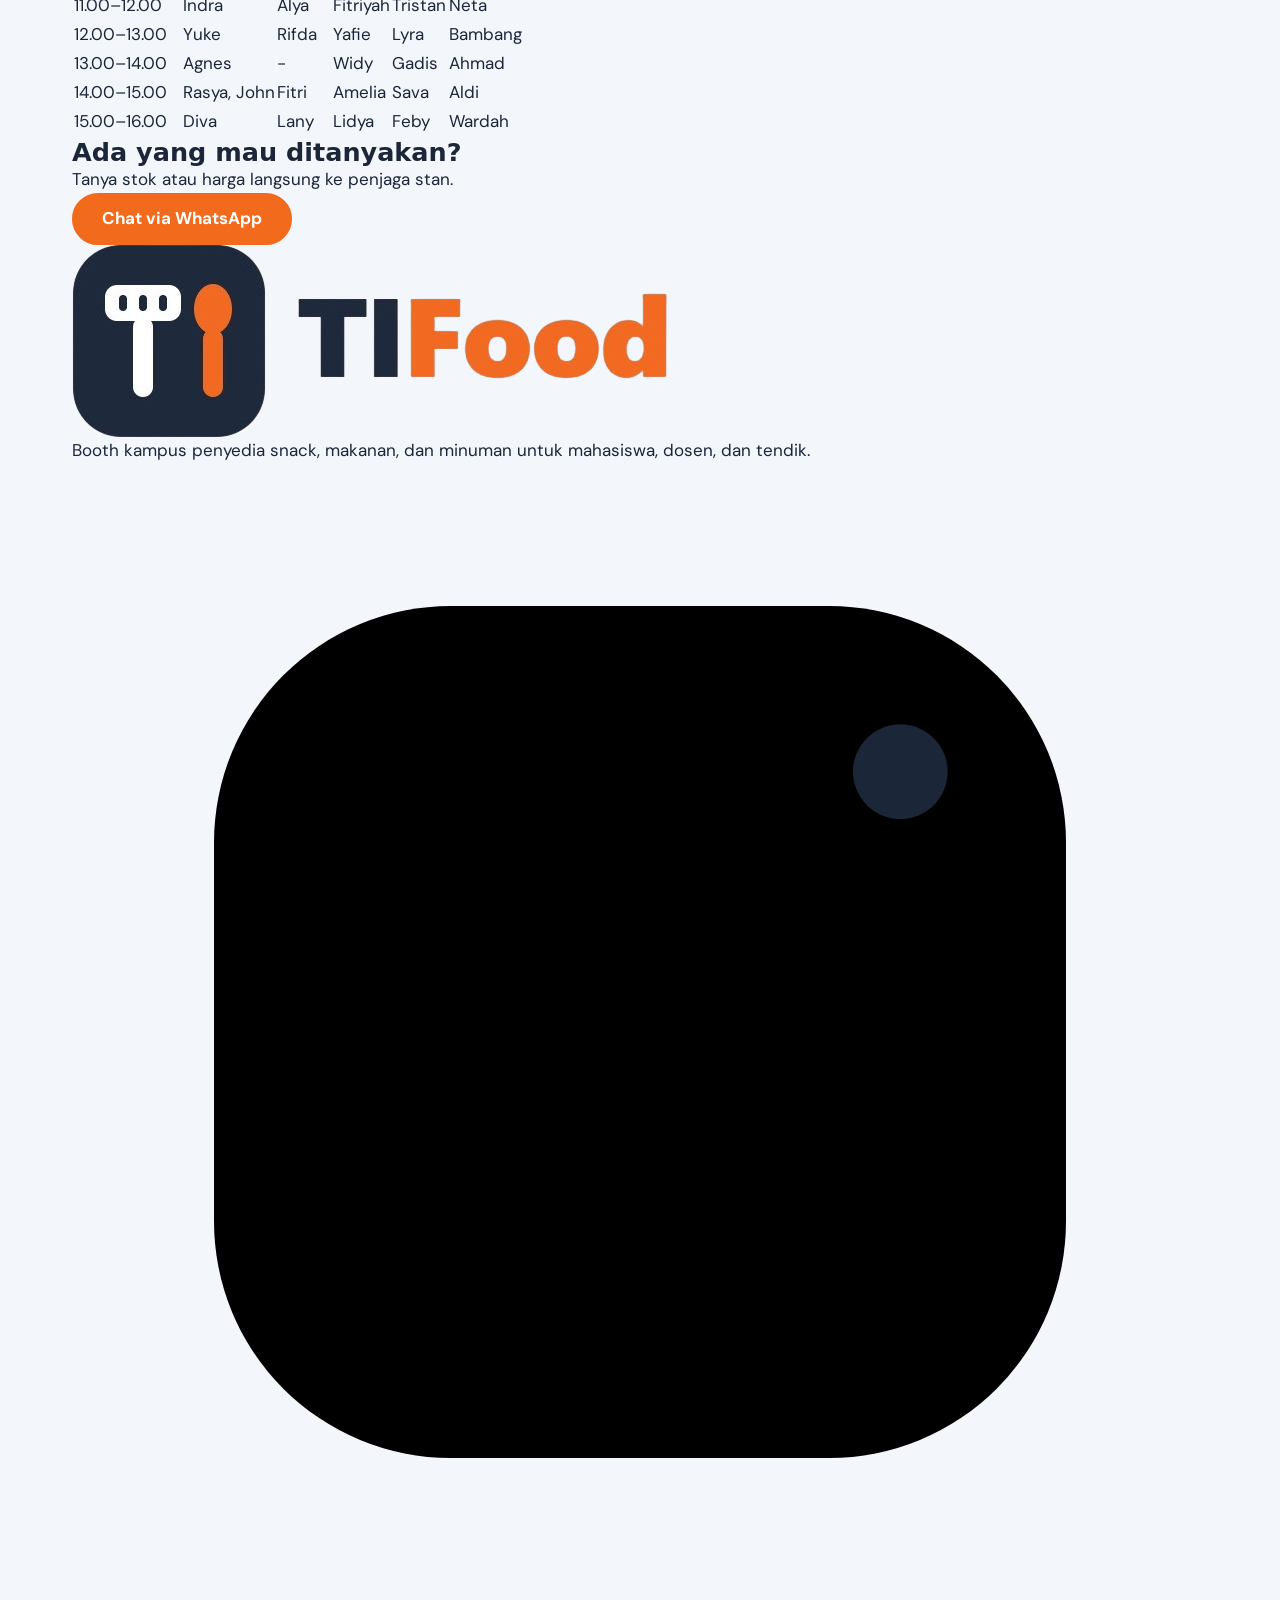
==== commit 5adeb9c9: "fix: fix stylesheet link typo and add missing code" ====
--- a/index.html
+++ b/index.html
@@ -1,17 +1,17 @@
 <!DOCTYPE html>
-<html lang="en">
+<html lang="id">
 <head>
     <meta charset="UTF-8">
     <meta name="viewport" content="width=device-width, initial-scale=1.0">
     <title>Beranda-TIFood</title>
-    <link href=""https://fonts.googleapis.com/css2?family=Baloo+2:wght@600;700;800&family=DM+Sans:wght@400;500;700&display=swap" rel="stylesheet">
-    <ling rel="stylesheet" href="style.css">
+    <link href="https://fonts.googleapis.com/css2?family=Baloo+2:wght@600;700;800&family=DM+Sans:wght@400;500;700&display=swap" rel="stylesheet">
+    <link rel="stylesheet" href="css/style.css">
 </head>
 <body>
     <header class = "topbar" id = "topbar"></header>
     <main>
         <section class = "hero" id = "hero"></section>
-        <div class = "ticker"><div class = "ticker-track" id = "ticker"></div>
+        <div class = "ticker"><div class = "ticker-track" id = "ticker"></div></div>
         <div class = "container">
             <section class = "slider" id = "slider" aria-label = "Banner TIFood"></section>
             <section class = "duty" id = "duty"></section>
@@ -23,7 +23,8 @@
             
             <section class = "section panel panel-purple">
                 <div class = "section-title">
-                    <h2>Paling Sering Dibeli</h2></div>
+                    <h2>Paling Sering Dibeli</h2>
+                    <a href= "catalog.html">Lihat semua produk</a></div>
                 <div class = "card-grid" id = "favorites"></div>
             </section>
 
--- a/css/style.css
+++ b/css/style.css
@@ -0,0 +1,176 @@
+:root {
+  --font-heading: 'Baloo 2', 'Trebuchet MS', system-ui, sans-serif;
+  --font-body: 'DM Sans', system-ui, -apple-system, 'Segoe UI', sans-serif;
+}
+
+* { 
+    box-sizing: 
+    border-box; 
+    margin: 0; 
+    padding: 0; }
+html { 
+    scroll-behavior: smooth; }
+body {
+    font-family: var(--font-body);
+    font-size: 17px;
+    line-height: 1.6;
+    color: #1B2638;
+    background: #F3F6FB;
+    -webkit-font-smoothing: antialiased;
+}
+a { 
+    color: inherit; 
+    text-decoration: none; 
+}
+img { 
+    max-width: 100%; 
+    display: block; 
+}
+button, input, select { 
+    font: inherit; 
+    color: inherit; 
+}
+h1, h2, h3, h4 { 
+    font-family: var(--font-heading); 
+    line-height: 1.1; 
+    font-weight: 800; 
+}
+:focus-visible { 
+    outline: 3px solid #F26B1D; 
+    outline-offset: 3px; 
+}
+.container { 
+    max-width: 1200px; 
+    margin: 0 auto; 
+    padding: 0 32px; 
+}
+.muted { 
+    color: #5B6577; 
+}
+
+/* ---------- Tombol ---------- */
+.btn {
+    display: inline-flex; 
+    align-items: center; 
+    justify-content: center; 
+    gap: 8px;
+    height: 52px; 
+    padding: 0 28px; 
+    border-radius: 999px; 
+    border: 2px solid #F26B1D;
+    background: #F26B1D; 
+    color: #fff; 
+    font-weight: 700; 
+    font-size: 17px; 
+    cursor: pointer;
+    transition: background .15s, 
+    transform .15s;
+}
+.btn:hover { 
+    background: #D4540C; 
+    border-color: #D4540C; 
+    transform: translateY(-2px); 
+}
+.btn.outline { 
+    background: transparent; 
+    color: #fff; 
+    border-color: rgba(255,255,255,.5); 
+}
+.btn.outline:hover { 
+    background: rgba(255,255,255,.12); 
+    border-color: #fff; 
+}
+.btn.green { 
+    background: #14A36B; 
+    border-color: #14A36B; 
+}
+.btn.green:hover { 
+    background: #0E8556; 
+    border-color: #0E8556; 
+}
+.btn.small { 
+    height: 42px; 
+    padding: 0 20px; 
+    font-size: 15px; 
+}
+
+/* ---------- Menu atas ---------- */
+.topbar { 
+    background: #FFFFFF; 
+    position: sticky; 
+    top: 0; 
+    z-index: 20; 
+    border-bottom: 1px solid #DCE3EE; 
+}
+.topbar .container { 
+    display: flex; 
+    align-items: center; 
+    justify-content: space-between; 
+    height: 76px; 
+    gap: 16px; 
+}
+.logo { 
+    height: 46px; 
+    width: auto; 
+}
+.topbar nav { 
+    display: flex; 
+    align-items: center; 
+    gap: 6px; 
+}
+.topbar nav a { 
+    padding: 10px 20px; 
+    border-radius: 999px; 
+    font-weight: 600; 
+    color: #5B6577; 
+}
+.topbar nav a:hover { 
+    color: #1B2638; 
+}
+.topbar nav a.active { 
+    background: #1B2638; 
+    color: #fff; 
+}
+
+/* ---------- Label harga ---------- */
+.price-tag {
+    position: relative; 
+    display: inline-block;
+    background: #1B2638; 
+    color: #fff;
+    font-family: var(--font-heading); 
+    font-weight: 800; font-size: 20px; 
+    line-height: 1;
+    padding: 9px 18px 9px 30px; 
+    border-radius: 8px 999px 999px 8px;
+}
+.price-tag::before {
+    content: ""; 
+    position: absolute; 
+    left: 11px; 
+    top: 50%; 
+    width: 9px; 
+    height: 9px;
+    margin-top: -4.5px; 
+    border-radius: 50%; 
+    background: #F3F6FB;
+}
+.price-tag.large { 
+    font-size: 32px; 
+    padding: 14px 28px 14px 46px; 
+}
+.price-tag.large::before { 
+    left: 18px; 
+    width: 14px; 
+    height: 14px; 
+    margin-top: -7px; 
+}
+.badge {
+    display: inline-block; 
+    background: #FFE08A; 
+    color: #1B2638;
+    font-size: 14px; 
+    font-weight: 700; 
+    padding: 3px 14px; 
+    border-radius: 999px;
+}
